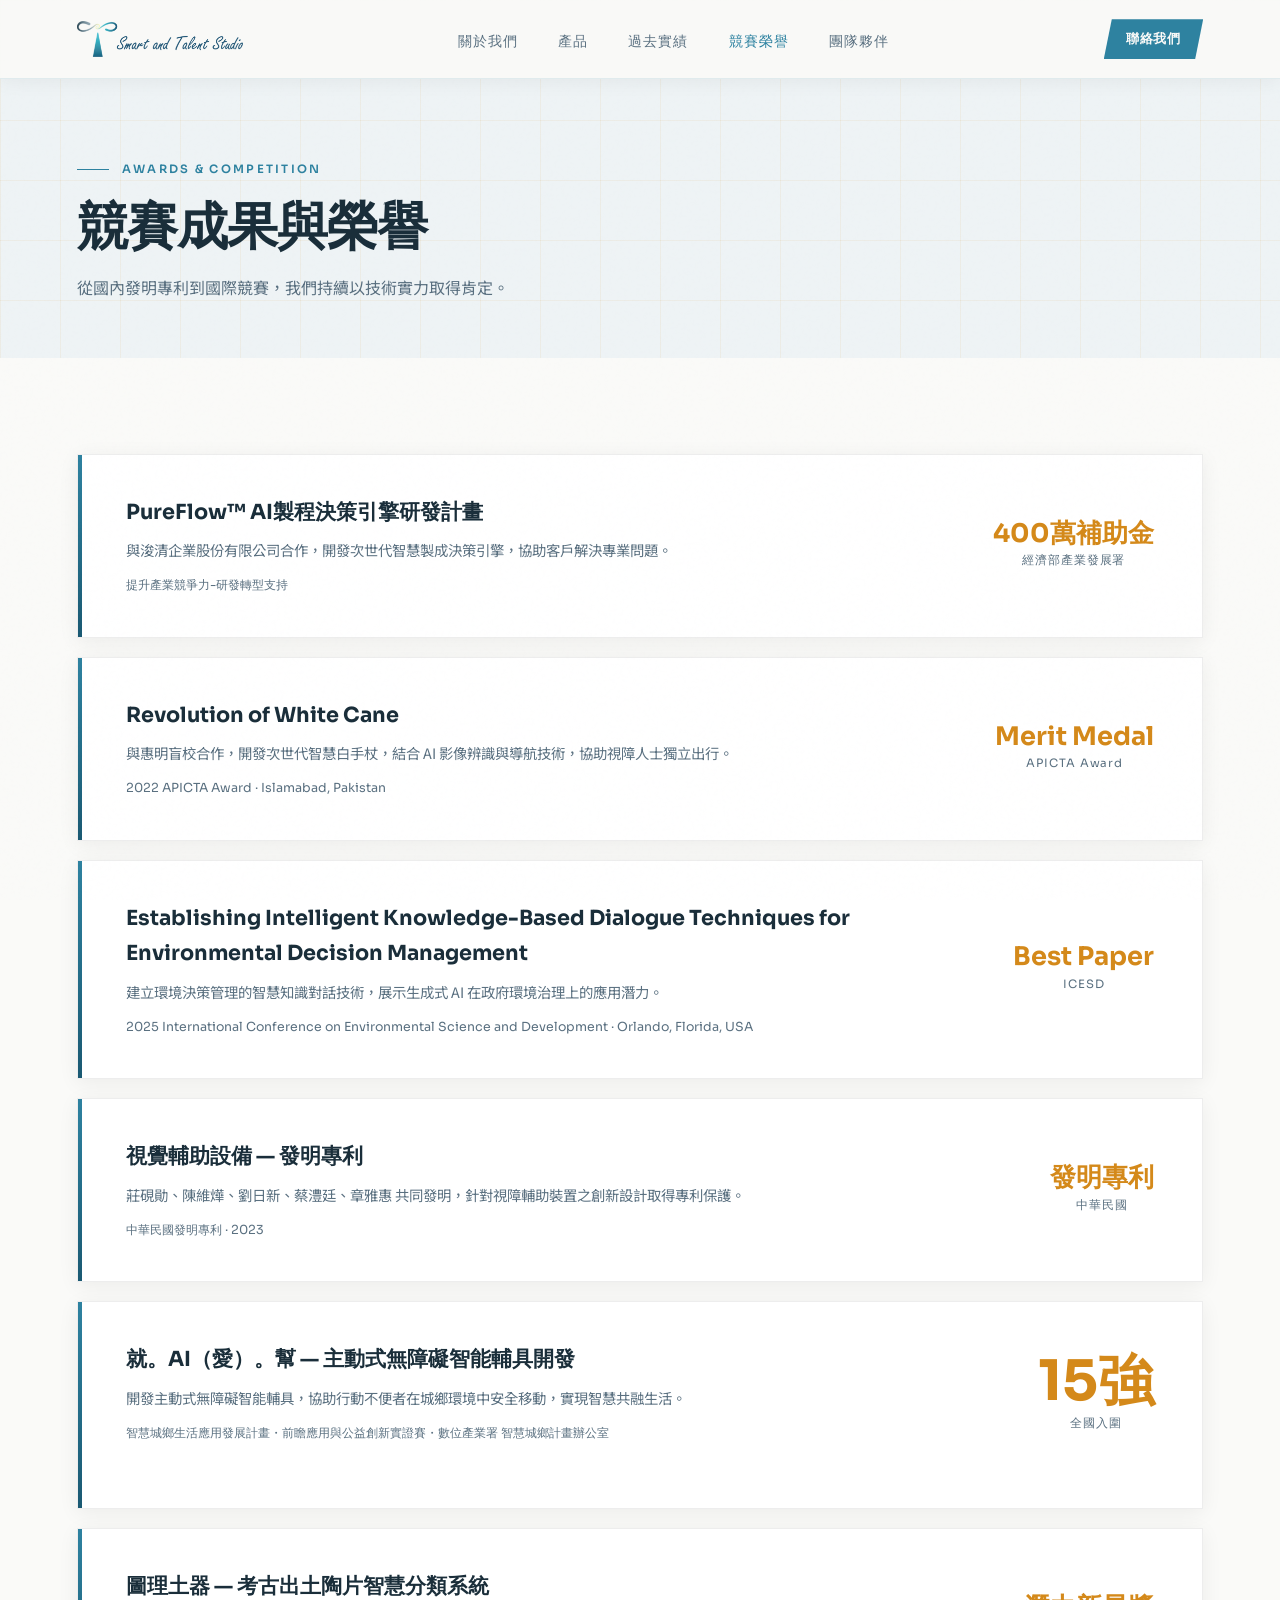
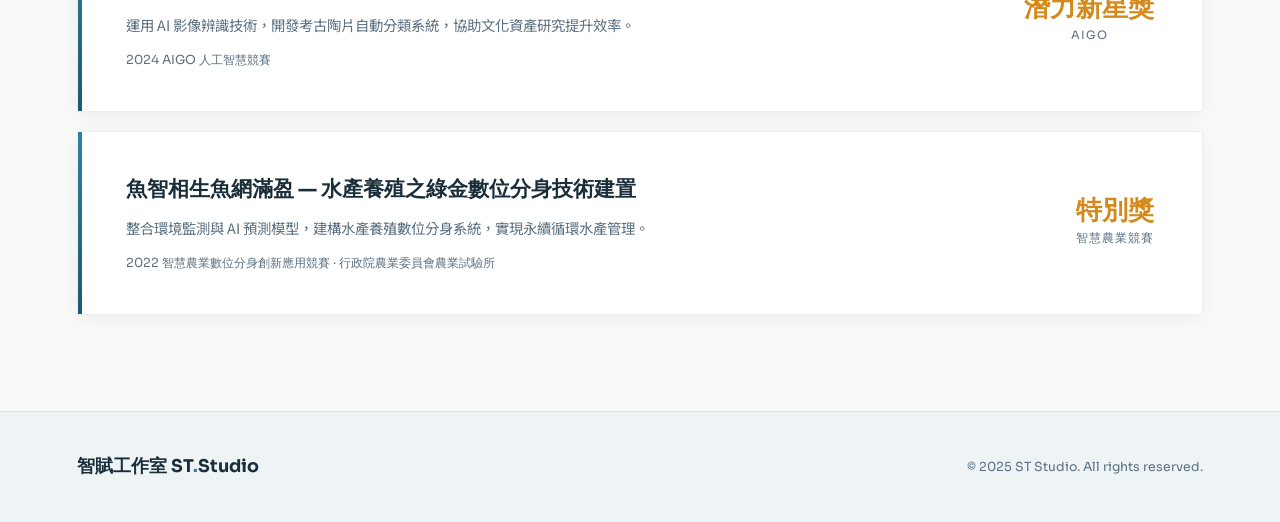
==== awards.html @ 23c6d78d "Update award descriptions and competition rank text" ====
<!DOCTYPE html>
<html lang="zh-TW">
<head>
<meta charset="UTF-8">
<meta name="viewport" content="width=device-width, initial-scale=1.0">
<title>競賽成果與榮譽 — 智賦工作室 ST Studio</title>
<link rel="icon" type="image/png" href="ST_logo_HR.png">
<link rel="apple-touch-icon" href="ST_logo_HR.png">
<meta name="description" content="智賦工作室競賽成果：APICTA Award、ICESD Best Paper、AIGO 競賽、發明專利等國內外榮譽。">
<meta name="robots" content="index, follow">
<link rel="canonical" href="https://www.sait-studio.com/awards.html">

<!-- Open Graph -->
<meta property="og:type" content="website">
<meta property="og:title" content="競賽成果與榮譽 — 智賦工作室 ST Studio">
<meta property="og:description" content="智賦工作室競賽成果：APICTA Award、ICESD Best Paper、AIGO 競賽、發明專利等國內外榮譽。">
<meta property="og:image" content="https://www.sait-studio.com/橫式LOGO.png">
<meta property="og:url" content="https://www.sait-studio.com/awards.html">
<meta property="og:locale" content="zh_TW">

<!-- Twitter Card -->
<meta name="twitter:card" content="summary_large_image">
<meta name="twitter:title" content="競賽成果與榮譽 — 智賦工作室 ST Studio">
<meta name="twitter:description" content="智賦工作室競賽成果：APICTA Award、ICESD Best Paper、AIGO 競賽、發明專利等國內外榮譽。">
<meta name="twitter:image" content="https://www.sait-studio.com/橫式LOGO.png">

<link rel="preconnect" href="https://fonts.googleapis.com">
<link href="https://fonts.googleapis.com/css2?family=Sora:wght@300;400;600;700&family=Noto+Sans+TC:wght@300;400;500;700&display=swap" rel="stylesheet">
<link rel="stylesheet" href="style.css?v=2">
</head>
<body>

<!-- NAVBAR -->
<nav>
  <div class="logo"><a href="index.html"><img src="橫式LOGO.png" alt="智賦工作室"></a></div>
  <ul class="nav-links">
    <li><a href="index.html#about">關於我們</a></li>
    <li><a href="index.html#products">產品</a></li>
    <li><a href="projects.html">過去實績</a></li>
    <li><a href="awards.html" class="active">競賽榮譽</a></li>
    <li><a href="team.html">團隊夥伴</a></li>
    <li class="nav-mobile-cta"><a href="index.html#contact" class="nav-cta-mobile">聯絡我們</a></li>
    <li class="nav-mobile-close"><a href="javascript:void(0)" onclick="toggleMenu()" class="nav-close-btn">✕ 關閉</a></li>
  </ul>
  <a href="index.html#contact" class="nav-cta">聯絡我們</a>
  <button class="hamburger" onclick="toggleMenu()">
    <span></span><span></span><span></span>
  </button>
</nav>

<!-- PAGE HEADER -->
<section class="page-header">
  <div class="hero-grid"></div>
  <div class="section-label">Awards & Competition</div>
  <h1 class="page-title">競賽成果與榮譽</h1>
  <p class="page-desc">從國內發明專利到國際競賽，我們持續以技術實力取得肯定。</p>
</section>

<!-- COMPETITION -->
<section id="competition">
  <div style="display:flex; flex-direction:column; gap:1.2rem;">

    <div class="competition-card reveal">
      <div>
        <div class="competition-name">PureFlow™ AI製程決策引擎研發計畫</div>
        <div class="competition-desc">與浚清企業股份有限公司合作，開發次世代智慧製成決策引擎，協助客戶解決專業問題。</div>
        <div class="competition-meta">提升產業競爭力-研發轉型支持</div>
      </div>
      <div class="competition-badge">
        <div class="competition-rank" style="font-size:1.6rem;">400萬補助金</div>
        <div class="competition-rank-label">經濟部產業發展署</div>
      </div>
    </div>
    
    <div class="competition-card reveal">
      <div>
        <div class="competition-name">Revolution of White Cane</div>
        <div class="competition-desc">與惠明盲校合作，開發次世代智慧白手杖，結合 AI 影像辨識與導航技術，協助視障人士獨立出行。</div>
        <div class="competition-meta">2022 APICTA Award · Islamabad, Pakistan</div>
      </div>
      <div class="competition-badge">
        <div class="competition-rank" style="font-size:1.6rem;">Merit Medal</div>
        <div class="competition-rank-label">APICTA Award</div>
      </div>
    </div>

    <div class="competition-card reveal">
      <div>
        <div class="competition-name">Establishing Intelligent Knowledge-Based Dialogue Techniques for Environmental Decision Management</div>
        <div class="competition-desc">建立環境決策管理的智慧知識對話技術，展示生成式 AI 在政府環境治理上的應用潛力。</div>
        <div class="competition-meta">2025 International Conference on Environmental Science and Development · Orlando, Florida, USA</div>
      </div>
      <div class="competition-badge">
        <div class="competition-rank" style="font-size:1.6rem;">Best Paper</div>
        <div class="competition-rank-label">ICESD</div>
      </div>
    </div>

    <div class="competition-card reveal">
      <div>
        <div class="competition-name">視覺輔助設備 — 發明專利</div>
        <div class="competition-desc">莊硯勛、陳維燁、劉日新、蔡澧廷、章雅惠 共同發明，針對視障輔助裝置之創新設計取得專利保護。</div>
        <div class="competition-meta">中華民國發明專利 · 2023</div>
      </div>
      <div class="competition-badge">
        <div class="competition-rank" style="font-size:1.6rem;">發明專利</div>
        <div class="competition-rank-label">中華民國</div>
      </div>
    </div>

    <div class="competition-card reveal">
      <div style="grid-column:1/-1;">
        <div style="display:grid;grid-template-columns:1fr auto;gap:2rem;align-items:center;margin-bottom:1.5rem;">
          <div>
            <div class="competition-name">就。AI（愛）。幫 — 主動式無障礙智能輔具開發</div>
            <div class="competition-desc">開發主動式無障礙智能輔具，協助行動不便者在城鄉環境中安全移動，實現智慧共融生活。</div>
            <div class="competition-meta">智慧城鄉生活應用發展計畫・前瞻應用與公益創新實證賽・數位產業署 智慧城鄉計畫辦公室</div>
          </div>
          <div class="competition-badge">
            <div class="competition-rank">15強</div>
            <div class="competition-rank-label">全國入圍</div>
          </div>
        </div>
      </div>
    </div>

    <div class="competition-card reveal">
      <div>
        <div class="competition-name">圖理土器 — 考古出土陶片智慧分類系統</div>
        <div class="competition-desc">運用 AI 影像辨識技術，開發考古陶片自動分類系統，協助文化資產研究提升效率。</div>
        <div class="competition-meta">2024 AIGO 人工智慧競賽</div>
      </div>
      <div class="competition-badge">
        <div class="competition-rank" style="font-size:1.6rem;">潛力新星獎</div>
        <div class="competition-rank-label">AIGO</div>
      </div>
    </div>

    <div class="competition-card reveal">
      <div>
        <div class="competition-name">魚智相生魚網滿盈 — 水產養殖之綠金數位分身技術建置</div>
        <div class="competition-desc">整合環境監測與 AI 預測模型，建構水產養殖數位分身系統，實現永續循環水產管理。</div>
        <div class="competition-meta">2022 智慧農業數位分身創新應用競賽 · 行政院農業委員會農業試驗所</div>
      </div>
      <div class="competition-badge">
        <div class="competition-rank" style="font-size:1.6rem;">特別獎</div>
        <div class="competition-rank-label">智慧農業競賽</div>
      </div>
    </div>

  </div>
</section>

<!-- FOOTER -->
<footer>
  <div class="footer-logo">智賦工作室 ST<span>.</span>Studio</div>
  <div class="footer-copy">© 2025 ST Studio. All rights reserved.</div>
</footer>

<script>
  // Scroll reveal
  const observer = new IntersectionObserver((entries) => {
    entries.forEach((e, i) => {
      if (e.isIntersecting) {
        setTimeout(() => e.target.classList.add('visible'), i * 80);
      }
    });
  }, { threshold: 0.1 });
  document.querySelectorAll('.reveal').forEach(el => observer.observe(el));

  // Navbar scroll effect
  window.addEventListener('scroll', () => {
    const nav = document.querySelector('nav');
    nav.style.borderBottomColor = window.scrollY > 50
      ? 'rgba(46,130,160,0.25)'
      : 'rgba(46,130,160,0.12)';
  });
  
  // Hamburger menu
  function toggleMenu() {
    document.querySelector('.nav-links').classList.toggle('open');
    document.querySelector('.hamburger').classList.toggle('open');
    document.querySelector('nav').classList.toggle('menu-open');
  }
  document.querySelectorAll('.nav-links a').forEach(a => {
    a.addEventListener('click', () => {
      document.querySelector('.nav-links').classList.remove('open');
      document.querySelector('.hamburger').classList.remove('open');
      document.querySelector('nav').classList.remove('menu-open');
    });
  });
</script>
</body>
</html>
---- style.css ----
/* ══════════════════════════════════════
   智賦工作室 ST Studio — 共用樣式
   ══════════════════════════════════════ */

:root {
  --bg: #FAFAF8;
  --bg2: #EEF3F5;
  --card: #FFFFFF;
  --amber: #2E82A0;
  --amber-light: #3D97B8;
  --amber-glow: rgba(46,130,160,0.10);
  --teal: #1A5972;
  --text: #1A2E3A;
  --muted: #5A7080;
  --border: rgba(46,130,160,0.25);
}

* { margin:0; padding:0; box-sizing:border-box; }
html { scroll-behavior: smooth; }

body {
  background: var(--bg);
  color: var(--text);
  font-family: 'Noto Sans TC', 'Sora', sans-serif;
  line-height: 1.7;
  overflow-x: hidden;
}

/* ── NOISE TEXTURE OVERLAY ── */
body::before {
  content: '';
  position: fixed;
  inset: 0;
  background-image: url("data:image/svg+xml,%3Csvg viewBox='0 0 256 256' xmlns='http://www.w3.org/2000/svg'%3E%3Cfilter id='n'%3E%3CfeTurbulence type='fractalNoise' baseFrequency='0.9' numOctaves='4' stitchTiles='stitch'/%3E%3C/filter%3E%3Crect width='100%25' height='100%25' filter='url(%23n)' opacity='0.04'/%3E%3C/svg%3E");
  pointer-events: none;
  z-index: 1;
  opacity: 0.15;
}

/* ── NAVBAR ── */
nav {
  position: fixed;
  top: 0; left: 0; right: 0;
  z-index: 100;
  padding: 1.2rem 6%;
  display: flex;
  justify-content: space-between;
  align-items: center;
  background: rgba(250,250,248,0.90);
  backdrop-filter: blur(16px);
  border-bottom: 1px solid var(--border);
  box-shadow: 0 1px 20px rgba(0,0,0,0.06);
  transition: all 0.3s;
}

.logo a { display: block; line-height: 0; }
.logo img {
  height: 36px;
  width: auto;
  display: block;
}

.nav-links { display: flex; gap: 2.5rem; list-style: none; }
.nav-mobile-cta { display: none; }
.nav-mobile-close { display: none; }
.nav-links a {
  font-family: 'Sora', sans-serif;
  font-size: 0.85rem;
  font-weight: 400;
  letter-spacing: 0.08em;
  color: var(--muted);
  text-decoration: none;
  text-transform: uppercase;
  transition: color 0.2s;
}
.nav-links a:hover,
.nav-links a.active { color: var(--amber); }

.nav-cta {
  font-family: 'Sora', sans-serif;
  font-size: 0.82rem;
  font-weight: 600;
  letter-spacing: 0.05em;
  text-transform: uppercase;
  color: var(--bg);
  background: var(--amber);
  padding: 0.55rem 1.4rem;
  border: none;
  cursor: pointer;
  text-decoration: none;
  transition: background 0.2s, transform 0.15s;
  clip-path: polygon(8px 0%, 100% 0%, calc(100% - 8px) 100%, 0% 100%);
}
.nav-cta:hover { background: var(--amber-light); transform: translateY(-1px); }

/* ── HERO ── */
#hero {
  min-height: 100vh;
  display: flex;
  align-items: center;
  justify-content: space-between;
  gap: 3rem;
  padding: 8rem 6% 4rem;
  position: relative;
  overflow: hidden;
}
.hero-content { position: relative; max-width: 700px; flex-shrink: 0; }

.hero-grid {
  position: absolute;
  inset: 0;
  background-image:
    linear-gradient(rgba(212,137,26,0.07) 1px, transparent 1px),
    linear-gradient(90deg, rgba(212,137,26,0.07) 1px, transparent 1px);
  background-size: 60px 60px;
}

.hero-glow {
  position: absolute;
  width: 700px; height: 700px;
  border-radius: 50%;
  background: radial-gradient(circle, rgba(212,137,26,0.10) 0%, transparent 70%);
  top: -200px; right: -150px;
  pointer-events: none;
}
.hero-glow2 {
  position: absolute;
  width: 400px; height: 400px;
  border-radius: 50%;
  background: radial-gradient(circle, rgba(26,143,135,0.08) 0%, transparent 70%);
  bottom: 0; left: 10%;
  pointer-events: none;
}

.hero-badge {
  display: inline-flex;
  align-items: center;
  gap: 0.5rem;
  font-family: 'Sora', sans-serif;
  font-size: 0.75rem;
  font-weight: 600;
  letter-spacing: 0.12em;
  text-transform: uppercase;
  color: var(--amber);
  border: 1px solid var(--border);
  padding: 0.4rem 1rem;
  margin-bottom: 2rem;
  background: var(--amber-glow);
  opacity: 0;
  animation: fadeUp 0.8s ease 0.2s forwards;
}
.hero-badge::before {
  content: '';
  width: 6px; height: 6px;
  border-radius: 50%;
  background: var(--amber);
  animation: pulse 2s infinite;
}

@keyframes pulse {
  0%,100% { opacity:1; transform:scale(1); }
  50% { opacity:0.4; transform:scale(1.5); }
}

h1 {
  font-family: 'Sora', sans-serif;
  font-size: clamp(2.8rem, 6vw, 5rem);
  font-weight: 700;
  line-height: 1.1;
  letter-spacing: -0.02em;
  margin-bottom: 1.5rem;
  opacity: 0;
  animation: fadeUp 0.8s ease 0.4s forwards;
}
h1 em { font-style: normal; color: var(--amber); }
h1 .line2 { color: var(--muted); font-weight: 300; }
h1 .h1-brand {
  display: block;
  font-family: 'Noto Sans TC', sans-serif;
  font-size: clamp(1rem, 1.4vw, 1.25rem);
  font-weight: 500;
  color: var(--muted);
  letter-spacing: 0.05em;
  margin-bottom: 0.9rem;
  opacity: 0.9;
}

.hero-desc {
  font-size: 1.05rem;
  color: var(--muted);
  line-height: 1.8;
  max-width: 520px;
  margin-bottom: 2.5rem;
  opacity: 0;
  animation: fadeUp 0.8s ease 0.6s forwards;
}

.hero-actions {
  display: flex;
  gap: 1rem;
  flex-wrap: wrap;
  opacity: 0;
  animation: fadeUp 0.8s ease 0.8s forwards;
}

.btn-primary {
  font-family: 'Sora', sans-serif;
  font-size: 0.9rem;
  font-weight: 600;
  letter-spacing: 0.05em;
  color: var(--bg);
  background: var(--amber);
  padding: 0.85rem 2rem;
  border: none;
  cursor: pointer;
  text-decoration: none;
  display: inline-flex;
  align-items: center;
  gap: 0.5rem;
  clip-path: polygon(10px 0%, 100% 0%, calc(100% - 10px) 100%, 0% 100%);
  transition: background 0.2s, transform 0.15s;
}
.btn-primary:hover { background: var(--amber-light); transform: translateY(-2px); }

.btn-outline {
  font-family: 'Sora', sans-serif;
  font-size: 0.9rem;
  font-weight: 400;
  color: var(--text);
  padding: 0.85rem 2rem;
  border: 1px solid var(--border);
  background: transparent;
  cursor: pointer;
  text-decoration: none;
  display: inline-flex;
  align-items: center;
  gap: 0.5rem;
  transition: border-color 0.2s, color 0.2s;
}
.btn-outline:hover { border-color: var(--amber); color: var(--amber); }

.hero-stats {
  position: relative;
  display: flex;
  flex-direction: row;
  gap: 1rem;
  align-items: center;
  opacity: 0;
  animation: fadeIn 1s ease 1.2s forwards;
}

.stat-card {
  background: var(--card);
  border: 1px solid rgba(0,0,0,0.07);
  padding: 2rem 2.5rem;
  text-align: center;
  min-width: 180px;
  position: relative;
  overflow: hidden;
  box-shadow: 0 4px 16px rgba(0,0,0,0.07);
}
.stat-card::after {
  content: '';
  position: absolute;
  top: 0; right: 0;
  width: 3px; height: 100%;
  background: var(--amber);
}
.stat-number {
  font-family: 'Sora', sans-serif;
  font-size: 3rem;
  font-weight: 700;
  color: var(--amber);
  line-height: 1;
}
.stat-label {
  font-size: 0.85rem;
  color: var(--muted);
  margin-top: 0.4rem;
  letter-spacing: 0.05em;
}

@keyframes fadeUp {
  from { opacity:0; transform: translateY(24px); }
  to { opacity:1; transform: translateY(0); }
}
@keyframes fadeIn {
  from { opacity:0; }
  to { opacity:1; }
}

/* ── SECTION BASE ── */
section { padding: 6rem 6%; }
.section-label {
  font-family: 'Sora', sans-serif;
  font-size: 0.72rem;
  font-weight: 600;
  letter-spacing: 0.2em;
  text-transform: uppercase;
  color: var(--amber);
  display: flex;
  align-items: center;
  gap: 0.8rem;
  margin-bottom: 1rem;
}
.section-label::before {
  content: '';
  width: 2rem;
  height: 1px;
  background: var(--amber);
}

.section-title {
  font-family: 'Sora', sans-serif;
  font-size: clamp(1.8rem, 3.5vw, 2.8rem);
  font-weight: 700;
  letter-spacing: -0.02em;
  margin-bottom: 1.5rem;
  line-height: 1.2;
}

/* ── PAGE HEADER (sub-pages) ── */
.page-header {
  padding: 10rem 6% 3.5rem;
  background: var(--bg2);
  position: relative;
  overflow: hidden;
}
.page-header .hero-grid {
  position: absolute;
  inset: 0;
}
.page-title {
  font-family: 'Sora', sans-serif;
  font-size: clamp(2rem, 4vw, 3.2rem);
  font-weight: 700;
  letter-spacing: -0.02em;
  line-height: 1.2;
  margin-bottom: 1rem;
  position: relative;
}
.page-desc {
  color: var(--muted);
  font-size: 1rem;
  line-height: 1.8;
  max-width: 560px;
  position: relative;
}

/* ── ABOUT ── */
#about { background: var(--bg2); }
.about-grid {
  display: grid;
  grid-template-columns: 1fr 1fr;
  gap: 4rem;
  align-items: center;
  margin-top: 3rem;
}
.about-text p {
  color: var(--muted);
  font-size: 1.15rem;
  line-height: 2;
  margin-bottom: 1.4rem;
}
.about-visual {
  position: relative;
  height: 380px;
}
.about-box {
  position: absolute;
  background: var(--card);
  border: 1px solid rgba(0,0,0,0.07);
  padding: 1.8rem;
  box-shadow: 0 4px 20px rgba(0,0,0,0.07);
  overflow: hidden;
}
.about-box:nth-child(1) {
  top:0; left:0; right:60px; bottom:60px;
}
.about-box:nth-child(1)::before {
  content: '';
  position: absolute;
  top: 0; left: 0; right: 0;
  height: 3px;
  background: linear-gradient(90deg, var(--amber), var(--teal));
}
.about-box:nth-child(2) {
  bottom:0; right:0; width:200px; height:180px;
  border-color: var(--amber);
  display: flex; flex-direction:column; justify-content:center; align-items:center; text-align:center;
}
.about-box-title {
  font-family: 'Sora', sans-serif;
  font-size: 1rem;
  font-weight: 700;
  letter-spacing: 0.05em;
  color: var(--amber);
  margin-bottom: 1.2rem;
}
.about-box-content {
  font-size: 0.88rem;
  color: var(--text);
  line-height: 1.6;
  display: flex;
  flex-direction: column;
  gap: 0.55rem;
}
.about-tech-item {
  display: flex;
  align-items: center;
  gap: 0.6rem;
  font-size: 0.86rem;
  color: var(--text);
}
.about-tech-item::before {
  content: '';
  width: 6px; height: 6px;
  min-width: 6px;
  border-radius: 50%;
  background: linear-gradient(135deg, var(--amber), var(--teal));
}
.about-box-big-num {
  font-family: 'Sora', sans-serif;
  font-size: 3rem;
  font-weight: 700;
  color: var(--amber);
  line-height: 1;
}

/* ── PRODUCTS ── */
#products { background: var(--bg); }
.products-layout {
  display: grid;
  grid-template-columns: 1fr 1fr;
  gap: 3rem;
  margin-top: 3rem;
  align-items: start;
}
.products-grid {
  display: grid;
  grid-template-columns: repeat(2, 1fr);
  gap: 1.2rem;
}
.products-marquee-wrap {
  position: relative;
  height: 560px;
  overflow: hidden;
  border-radius: 8px;
  clip-path: inset(0 round 8px);
}
.products-marquee-wrap::before,
.products-marquee-wrap::after {
  content: '';
  position: absolute;
  left: 0; right: 0;
  height: 80px;
  z-index: 2;
  pointer-events: none;
}
.products-marquee-wrap::before {
  top: 0;
  background: linear-gradient(to bottom, var(--bg) 10%, transparent);
}
.products-marquee-wrap::after {
  bottom: 0;
  background: linear-gradient(to top, var(--bg) 10%, transparent);
}
.products-marquee-track {
  display: flex;
  flex-direction: column;
  gap: 1rem;
  animation: productsMarquee 20s linear infinite;
}
.products-marquee-track:hover { animation-play-state: paused; }
@keyframes productsMarquee {
  0%   { transform: translateY(0); }
  100% { transform: translateY(-50%); }
}
.products-marquee-slide {
  flex-shrink: 0;
  position: relative;
}
.products-marquee-slide-label {
  font-family: 'Sora', sans-serif;
  font-size: 0.82rem;
  font-weight: 600;
  letter-spacing: 0.04em;
  position: absolute;
  bottom: 0.7rem;
  left: 0.8rem;
  color: #fff;
  background: rgba(0,0,0,0.45);
  backdrop-filter: blur(4px);
  padding: 0.2rem 0.6rem;
  border-radius: 4px;
  z-index: 3;
}
.products-marquee-slide img {
  width: 100%;
  aspect-ratio: 16/9;
  object-fit: cover;
  border-radius: 6px;
  border: 1px solid rgba(0,0,0,0.07);
  box-shadow: 0 2px 16px rgba(0,0,0,0.08);
  display: block;
  cursor: zoom-in;
  transition: transform 0.2s, box-shadow 0.2s;
}
.products-marquee-slide img:hover {
  transform: scale(1.02);
  box-shadow: 0 6px 24px rgba(0,0,0,0.15);
}

.product-card {
  background: var(--card);
  border: 1px solid rgba(0,0,0,0.07);
  padding: 2.5rem 2rem;
  position: relative;
  overflow: hidden;
  transition: opacity 0.3s, transform 0.3s, border-color 0.3s, box-shadow 0.3s;
  cursor: pointer;
  box-shadow: 0 2px 12px rgba(0,0,0,0.05);
}
.product-card:hover {
  transform: translateY(-6px);
  border-color: var(--border);
  box-shadow: 0 12px 32px rgba(0,0,0,0.10);
}
.product-card::before {
  content: '';
  position: absolute;
  top: 0; left: 0; right: 0;
  height: 3px;
  background: linear-gradient(90deg, var(--amber), var(--teal));
  opacity: 0;
  transition: opacity 0.3s;
}
.product-card:hover::before { opacity: 1; }

.product-icon {
  width: 52px; height: 52px;
  background: var(--amber-glow);
  border: 1px solid var(--border);
  display: flex;
  align-items: center;
  justify-content: center;
  margin-bottom: 1.5rem;
  font-size: 1.5rem;
}
.product-name {
  font-family: 'Sora', sans-serif;
  font-size: 1.8rem;
  font-weight: 600;
  margin-bottom: 0.8rem;
  color: var(--text);
}
.product-desc {
  font-size: 0.88rem;
  color: var(--muted);
  line-height: 1.7;
}
.product-tag {
  display: inline-block;
  font-family: 'Sora', sans-serif;
  font-size: 0.85rem;
  font-weight: 600;
  letter-spacing: 0.1em;
  text-transform: uppercase;
  color: var(--amber);
  border: 1px solid var(--border);
  padding: 0.25rem 0.6rem;
  margin-top: 1.2rem;
  background: var(--amber-glow);
}

/* Compact card style inside products-grid */
.products-grid .product-card {
  padding: 1.4rem 1.2rem;
}
.products-grid .product-icon {
  width: 38px; height: 38px;
  font-size: 1.1rem;
  margin-bottom: 0.8rem;
}
.products-grid .product-name {
  font-size: 1.4rem;
  margin-bottom: 0.5rem;
}
.products-grid .product-desc {
  display: none;
}
.products-grid .product-tag {
  margin-top: 0.5rem;
  font-size: 1rem;
  padding: 0.35rem 0.8rem;
}

/* Product interactive selection */
.products-grid.has-selection .product-card {
  opacity: 0.35;
  transform: scale(0.97);
  pointer-events: none;
}
.products-grid.has-selection .product-card.selected {
  opacity: 1;
  transform: translateY(-6px);
  border-color: var(--amber);
  box-shadow: 0 12px 32px rgba(46,130,160,0.22);
  pointer-events: auto;
}
.products-grid.has-selection .product-card.selected::before { opacity: 1; }

/* Product detail panel */
.products-right-col { position: relative; }
.product-detail-panel {
  display: none;
  flex-direction: column;
  height: 560px;
  border-radius: 8px;
  overflow: hidden;
  background: var(--card);
  border: 1px solid rgba(0,0,0,0.07);
  box-shadow: 0 4px 20px rgba(0,0,0,0.08);
  position: relative;
}
.product-detail-panel.active { display: flex; }
.product-detail-panel > img {
  width: 100%;
  flex: 1;
  object-fit: cover;
  min-height: 0;
  cursor: zoom-in;
  display: block;
}
.product-detail-info {
  padding: 1.2rem 1.5rem 1.4rem;
  background: var(--card);
  border-top: 1px solid rgba(0,0,0,0.06);
}
.product-detail-name {
  font-family: 'Sora', sans-serif;
  font-size: 1rem;
  font-weight: 700;
  color: var(--text);
  margin-bottom: 0.3rem;
}
.product-detail-desc {
  font-size: 0.85rem;
  color: var(--muted);
  line-height: 1.7;
}
.product-detail-back {
  position: absolute;
  top: 0.8rem; right: 0.8rem;
  z-index: 5;
  background: rgba(0,0,0,0.5);
  backdrop-filter: blur(4px);
  color: #fff;
  border: none;
  padding: 0.3rem 0.8rem;
  font-family: 'Sora', sans-serif;
  font-size: 0.75rem;
  cursor: pointer;
  border-radius: 4px;
  transition: background 0.2s;
}
.product-detail-back:hover { background: rgba(0,0,0,0.75); }

/* ── EXPERIENCE ── */
#experience { background: var(--bg); }
.exp-list { margin-top: 3rem; display: flex; flex-direction: column; gap: 0; }
.exp-item {
  display: grid;
  grid-template-columns: minmax(min-content, 220px) 1fr;
  gap: 2rem;
  padding: 1.8rem 0;
  border-bottom: 1px solid rgba(0,0,0,0.07);
  align-items: start;
  transition: background 0.2s;
}
.exp-item:hover { background: rgba(240,165,0,0.03); }
.exp-org {
  font-family: 'Sora', sans-serif;
  font-size: 0.95rem;
  font-weight: 600;
  letter-spacing: 0.05em;
  color: var(--amber);
  padding-top: 0.2rem;
  line-height: 1.5;
}
.exp-title {
  font-size: 1.1rem;
  color: var(--text);
  margin-bottom: 0.3rem;
  line-height: 1.6;
}
.exp-year {
  font-family: 'Sora', sans-serif;
  font-size: 0.85rem;
  color: var(--muted);
  letter-spacing: 0.05em;
}

/* ── TEAM ── */
#team { background: var(--bg); }

/* Grid layout for multiple members */
.team-grid {
  display: grid;
  grid-template-columns: repeat(3, 1fr);
  gap: 1.5rem;
  margin-top: 3rem;
}

/* Detailed profile layout (single member) */
.member-profile {
  display: grid;
  grid-template-columns: 280px 1fr;
  gap: 3rem;
  margin-top: 3rem;
  background: var(--card);
  border: 1px solid rgba(0,0,0,0.07);
  box-shadow: 0 4px 20px rgba(0,0,0,0.06);
  padding: 3rem;
  position: relative;
  overflow: hidden;
}
.member-profile::before {
  content: '';
  position: absolute;
  top: 0; left: 0; right: 0;
  height: 3px;
  background: linear-gradient(90deg, var(--amber), var(--teal));
}
.member-sidebar {
  display: flex;
  flex-direction: column;
  align-items: center;
  text-align: center;
  gap: 0.5rem;
}
.member-sidebar .member-avatar {
  width: 100px; height: 100px;
  font-size: 2.8rem;
  margin-bottom: 0.8rem;
}
.member-sidebar .member-name {
  font-size: 1.3rem;
}
.member-sidebar .member-title {
  margin-bottom: 1.2rem;
}
.member-main { display: flex; flex-direction: column; gap: 2rem; }
.member-section-label {
  font-family: 'Sora', sans-serif;
  font-size: 0.72rem;
  font-weight: 600;
  letter-spacing: 0.15em;
  text-transform: uppercase;
  color: var(--amber);
  margin-bottom: 0.6rem;
  display: flex;
  align-items: center;
  gap: 0.5rem;
}
.member-section-label::before {
  content: '';
  width: 1.2rem;
  height: 1px;
  background: var(--amber);
}

/* Member card (for grid layout) */
.member-card {
  background: var(--card);
  border: 1px solid rgba(0,0,0,0.07);
  padding: 2rem 1.8rem;
  box-shadow: 0 2px 12px rgba(0,0,0,0.05);
  transition: transform 0.3s, box-shadow 0.3s;
}
.member-card:hover { transform: translateY(-4px); box-shadow: 0 8px 24px rgba(0,0,0,0.09); }

.member-avatar {
  width: 56px; height: 56px;
  background: var(--amber-glow);
  border: 2px solid var(--border);
  border-radius: 50%;
  display: flex; align-items: center; justify-content: center;
  font-size: 1.4rem;
  margin-bottom: 1.2rem;
}
.member-name {
  font-family: 'Sora', sans-serif;
  font-size: 1rem;
  font-weight: 700;
  color: var(--text);
  margin-bottom: 0.2rem;
}
.member-title {
  font-size: 0.78rem;
  color: var(--amber);
  font-family: 'Sora', sans-serif;
  font-weight: 600;
  margin-bottom: 0.8rem;
}
.member-bio {
  font-size: 0.88rem;
  color: var(--muted);
  line-height: 1.8;
}
.member-skills {
  display: flex;
  flex-wrap: wrap;
  gap: 0.4rem;
  margin-top: 0.8rem;
}
.skill-tag {
  font-family: 'Sora', sans-serif;
  font-size: 0.62rem;
  font-weight: 600;
  letter-spacing: 0.06em;
  color: var(--teal);
  border: 1px solid rgba(26,143,135,0.3);
  padding: 0.2rem 0.5rem;
  background: rgba(26,143,135,0.05);
}

/* Experience timeline */
.member-exp-list {
  display: flex;
  flex-direction: column;
  gap: 0;
}
.member-exp-item {
  display: grid;
  grid-template-columns: 100px 1fr;
  gap: 1rem;
  padding: 0.8rem 0;
  border-bottom: 1px solid rgba(0,0,0,0.05);
  align-items: start;
}
.member-exp-item:last-child { border-bottom: none; }
.member-exp-year {
  font-family: 'Sora', sans-serif;
  font-size: 0.7rem;
  font-weight: 600;
  color: var(--amber);
  padding-top: 0.15rem;
}
.member-exp-text {
  font-size: 0.82rem;
  color: var(--text);
  line-height: 1.5;
}
.member-exp-org {
  font-size: 0.72rem;
  color: var(--muted);
  margin-top: 0.15rem;
}

/* Stats row for publications etc. */
.member-stats {
  display: flex;
  gap: 1.5rem;
  flex-wrap: wrap;
}
.member-stat {
  text-align: center;
  padding: 1rem 1.5rem;
  background: var(--bg2);
  border: 1px solid rgba(0,0,0,0.05);
}
.member-stat-num {
  font-family: 'Sora', sans-serif;
  font-size: 1.8rem;
  font-weight: 700;
  color: var(--amber);
  line-height: 1;
}
.member-stat-label {
  font-size: 0.7rem;
  color: var(--muted);
  margin-top: 0.3rem;
  letter-spacing: 0.03em;
}

/* Member expand panel */
.member-expand {
  display: none;
  margin-top: 2rem;
}
.member-expand.open {
  display: block;
  animation: fadeUp 0.4s ease;
}
.member-expand .member-profile {
  margin-top: 0;
}
.member-card.active {
  border-color: var(--amber);
  box-shadow: 0 8px 24px rgba(46,130,160,0.18);
}
.member-card.active::after {
  content: '';
  position: absolute;
  bottom: -2rem;
  left: 50%;
  transform: translateX(-50%);
  border: 8px solid transparent;
  border-top-color: var(--amber);
}
.member-card {
  position: relative;
  cursor: pointer;
}
.member-close {
  position: absolute;
  top: 1rem; right: 1.2rem;
  background: rgba(0,0,0,0.06);
  border: 1px solid rgba(0,0,0,0.08);
  color: var(--muted);
  padding: 0.3rem 0.8rem;
  font-family: 'Sora', sans-serif;
  font-size: 0.72rem;
  cursor: pointer;
  border-radius: 4px;
  transition: background 0.2s, color 0.2s;
}
.member-close:hover { background: rgba(0,0,0,0.1); color: var(--text); }

/* ── COMPETITION ── */
#competition { background: var(--bg); }
.competition-card {
  margin-top: 0;
  background: var(--card);
  border: 1px solid rgba(0,0,0,0.07);
  padding: 2.5rem 3rem;
  display: grid;
  grid-template-columns: 1fr auto;
  align-items: center;
  gap: 2rem;
  box-shadow: 0 4px 20px rgba(0,0,0,0.06);
  position: relative;
  overflow: hidden;
}
.competition-card::before {
  content: '';
  position: absolute;
  left: 0; top: 0; bottom: 0;
  width: 4px;
  background: linear-gradient(180deg, var(--amber), var(--teal));
}
.competition-name {
  font-family: 'Sora', sans-serif;
  font-size: 1.3rem;
  font-weight: 700;
  color: var(--text);
  margin-bottom: 0.5rem;
}
.competition-desc {
  font-size: 0.9rem;
  color: var(--muted);
  line-height: 1.7;
  margin-bottom: 0.8rem;
}
.competition-meta {
  font-size: 0.78rem;
  color: var(--muted);
  font-family: 'Sora', sans-serif;
}
.competition-badge {
  text-align: center;
  flex-shrink: 0;
}
.competition-rank {
  font-family: 'Sora', sans-serif;
  font-size: 3.5rem;
  font-weight: 700;
  color: #D4891A;
  line-height: 1;
}
.competition-rank-label {
  font-size: 0.72rem;
  color: var(--muted);
  font-family: 'Sora', sans-serif;
  letter-spacing: 0.08em;
  margin-top: 0.3rem;
}

/* ── CLIENTS & PARTNERS ── */
#clients  { background: var(--card); }
#partners { background: var(--bg); }
.partners-strip {
  margin-top: 3rem;
  display: grid;
  grid-template-columns: repeat(4, 1fr);
  gap: 1.5rem;
}
.partner-box {
  background: var(--card);
  border: 1px solid rgba(0,0,0,0.07);
  height: 90px;
  display: flex;
  align-items: center;
  justify-content: center;
  padding: 1rem;
  transition: border-color 0.3s, box-shadow 0.3s;
  box-shadow: 0 2px 8px rgba(0,0,0,0.04);
}
.partner-box:hover { border-color: var(--border); box-shadow: 0 4px 16px rgba(0,0,0,0.08); }
.partner-box img {
  max-width: 100%;
  max-height: 55px;
  object-fit: contain;
  transition: filter 0.3s;
}
.partner-box:hover img { filter: brightness(1.05); }

/* ── CONTACT ── */
#contact { background: var(--bg2); }
.contact-grid {
  display: grid;
  grid-template-columns: 1fr 1fr;
  gap: 4rem;
  margin-top: 3rem;
  align-items: start;
}
.contact-info p {
  color: var(--muted);
  font-size: 0.95rem;
  line-height: 1.8;
  margin-bottom: 2rem;
}
.contact-detail {
  display: flex;
  align-items: flex-start;
  gap: 1rem;
  margin-bottom: 1.2rem;
}
.contact-icon {
  width: 38px; height: 38px;
  background: var(--amber-glow);
  border: 1px solid var(--border);
  display: flex;
  align-items: center;
  justify-content: center;
  font-size: 1rem;
  flex-shrink: 0;
}
.contact-detail-text { font-size: 0.88rem; color: var(--text); line-height: 1.5; }
.contact-detail-label { font-size: 0.72rem; color: var(--muted); margin-bottom: 0.1rem; font-family: 'Sora', sans-serif; letter-spacing: 0.05em; }

.contact-form { display: flex; flex-direction: column; gap: 1rem; }
.form-group { display: flex; flex-direction: column; gap: 0.4rem; }
.form-group label {
  font-family: 'Sora', sans-serif;
  font-size: 0.72rem;
  font-weight: 600;
  letter-spacing: 0.1em;
  text-transform: uppercase;
  color: var(--muted);
}
.form-group input,
.form-group textarea {
  background: var(--bg);
  border: 1px solid rgba(0,0,0,0.12);
  color: var(--text);
  padding: 0.8rem 1rem;
  font-family: 'Noto Sans TC', sans-serif;
  font-size: 0.9rem;
  outline: none;
  transition: border-color 0.2s;
  resize: vertical;
}
.form-group input:focus,
.form-group textarea:focus { border-color: var(--amber); }
.form-group textarea { min-height: 120px; }

/* ── LIGHTBOX ── */
.lightbox {
  display: none;
  position: fixed;
  inset: 0;
  background: rgba(0,0,0,0.92);
  z-index: 9998;
  align-items: center;
  justify-content: center;
  cursor: zoom-out;
}
.lightbox.open { display: flex; }
.lightbox img {
  max-width: 90vw;
  max-height: 88vh;
  object-fit: contain;
  box-shadow: 0 20px 60px rgba(0,0,0,0.5);
}
.lightbox-close {
  position: absolute;
  top: 1.5rem; right: 2rem;
  font-family: 'Sora', sans-serif;
  font-size: 1.5rem;
  color: rgba(255,255,255,0.6);
  cursor: pointer;
  transition: color 0.2s;
}
.lightbox-close:hover { color: white; }

/* ── FOOTER ── */
footer {
  background: var(--bg2);
  border-top: 1px solid rgba(0,0,0,0.08);
  padding: 2.5rem 6%;
  display: flex;
  justify-content: space-between;
  align-items: center;
  flex-wrap: wrap;
  gap: 1rem;
}
.footer-logo {
  font-family: 'Sora', sans-serif;
  font-size: 1.1rem;
  font-weight: 700;
  color: var(--text);
}
.footer-logo span { color: var(--amber); }
.footer-copy {
  font-size: 0.78rem;
  color: var(--muted);
  font-family: 'Sora', sans-serif;
}

/* ── SCROLL REVEAL ── */
.reveal {
  opacity: 0;
  transform: translateY(30px);
  transition: opacity 0.7s ease, transform 0.7s ease;
}
.reveal.visible {
  opacity: 1;
  transform: none;
}

/* ── HAMBURGER MENU ── */
.hamburger {
  display: none;
  flex-direction: column;
  gap: 5px;
  cursor: pointer;
  padding: 4px;
  z-index: 1001;
  background: none;
  border: none;
}
.hamburger span {
  display: block;
  width: 24px;
  height: 2px;
  background: var(--text);
  border-radius: 2px;
  transition: transform 0.3s, opacity 0.3s;
}
.hamburger.open span:nth-child(1) { transform: translateY(7px) rotate(45deg); }
.hamburger.open span:nth-child(2) { opacity: 0; }
.hamburger.open span:nth-child(3) { transform: translateY(-7px) rotate(-45deg); }

/* ── RESPONSIVE ── */
@media (max-width: 900px) {
  .team-grid { grid-template-columns: 1fr; }
  .member-profile { grid-template-columns: 1fr; text-align: center; padding: 2rem; }
  .member-exp-item { grid-template-columns: 80px 1fr; }
  .competition-card { grid-template-columns: 1fr; }
  .hero-stats { display: none; }
  .about-grid, .contact-grid { grid-template-columns: 1fr; }
  .products-layout { grid-template-columns: 1fr; }
  .products-marquee-wrap { display: none; }
  .product-detail-panel { height: auto; min-height: 300px; }
  .partners-strip { grid-template-columns: repeat(2,1fr); }
  .exp-item { grid-template-columns: minmax(min-content, 180px) 1fr; }
}
@media (max-width: 640px) {
  .exp-item { grid-template-columns: 1fr; gap: 0.5rem; }
  .about-visual { display: none; }
  h1 { font-size: 2.4rem; }
  nav { padding: 1rem 4%; }
  .hamburger { display: flex; position: relative; z-index: 102; }
  .hamburger.open { display: none; }
  .nav-links {
    display: none !important;
    position: fixed;
    top: 0; left: 0; right: 0; bottom: 0;
    width: 100%; height: 100vh;
    background: #FAFAF8;
    flex-direction: column;
    align-items: center;
    justify-content: center;
    gap: 2rem;
    z-index: 101;
  }
  .nav-links.open { display: flex !important; }
  .nav-links a { font-size: 1.2rem; text-transform: none; }
  .nav-cta { display: none; }
  .nav-mobile-cta { display: list-item; list-style: none; }
  .nav-mobile-close { display: list-item; list-style: none; margin-top: 1rem; }
  .nav-close-btn {
    font-family: 'Sora', sans-serif;
    font-size: 0.9rem;
    color: var(--muted);
    text-decoration: none;
    cursor: pointer;
  }
  .nav-close-btn:hover { color: var(--text); }
  .nav-cta-mobile {
    display: inline-block;
    font-family: 'Sora', sans-serif;
    font-size: 1rem;
    font-weight: 600;
    color: var(--amber);
    text-decoration: none;
    margin-top: 0.5rem;
  }
  .page-header { padding: 7rem 4% 2.5rem; }
  .products-grid { grid-template-columns: 1fr; }
}
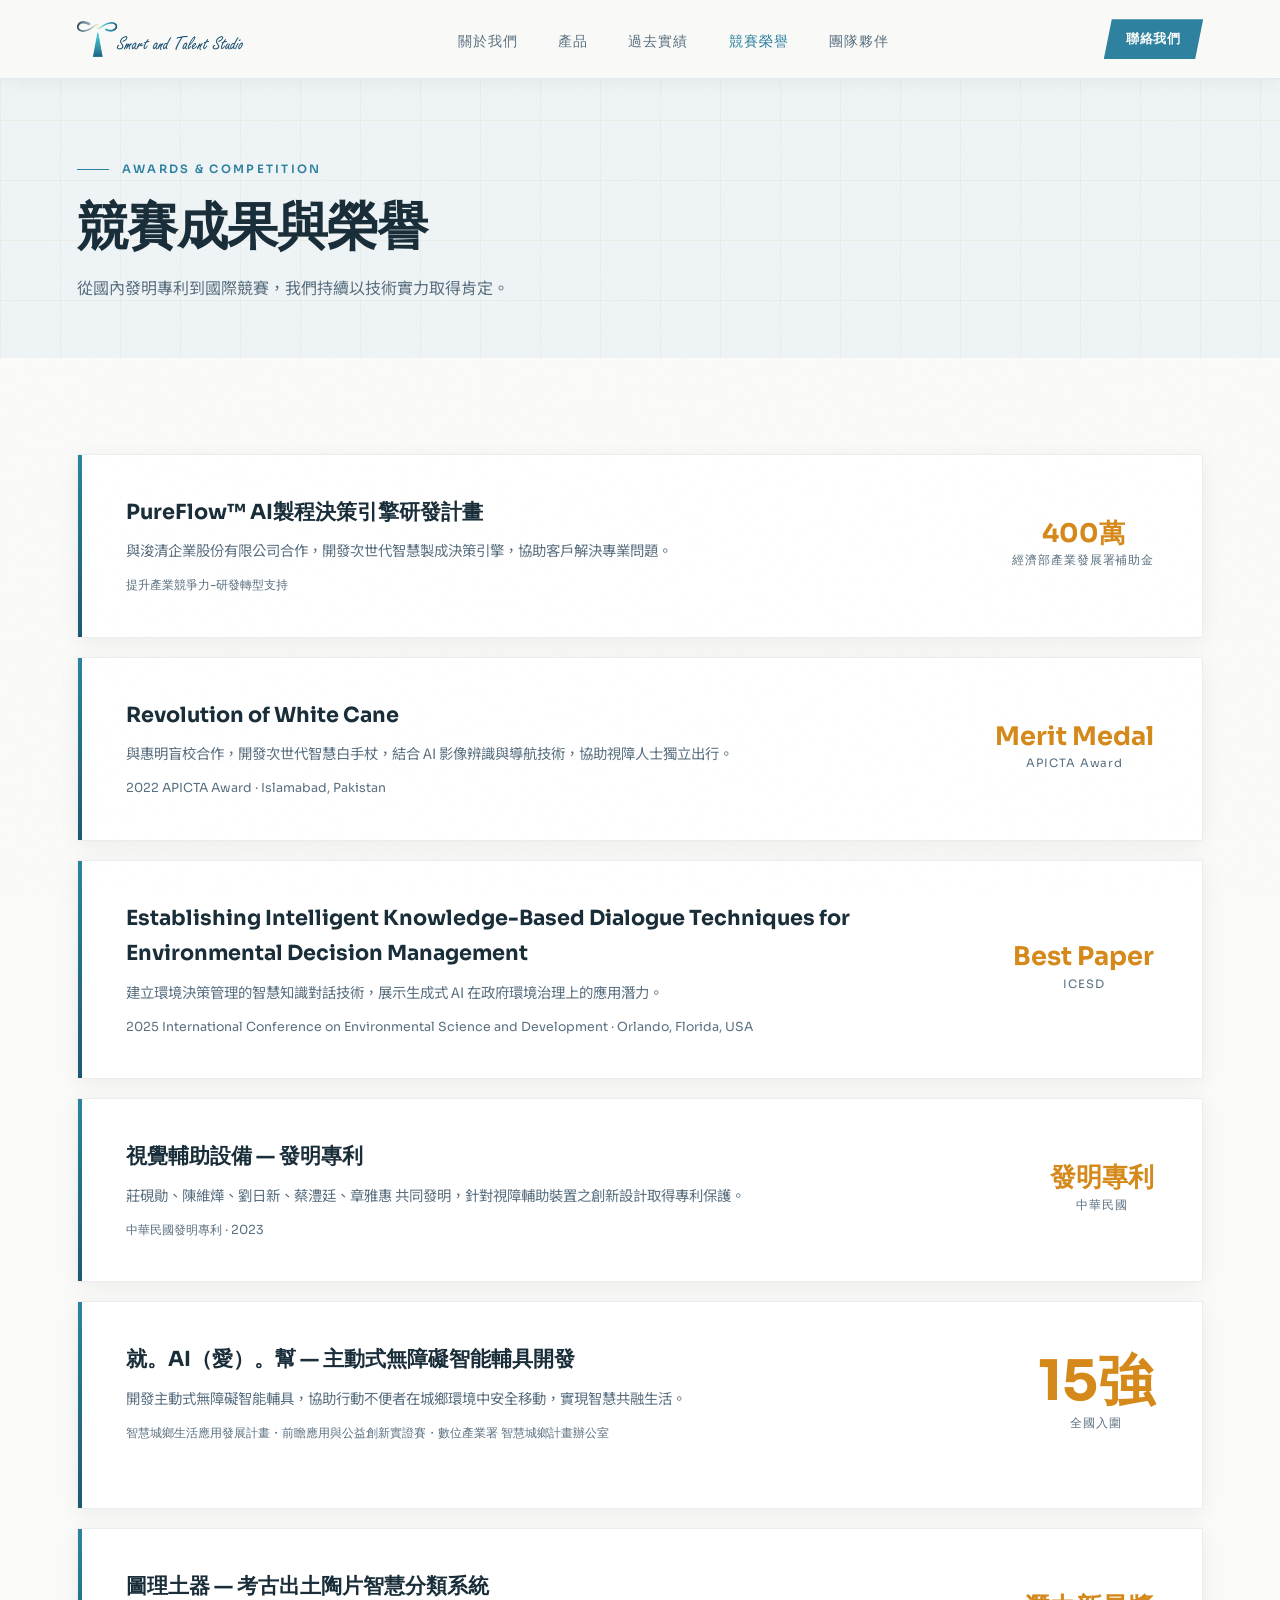
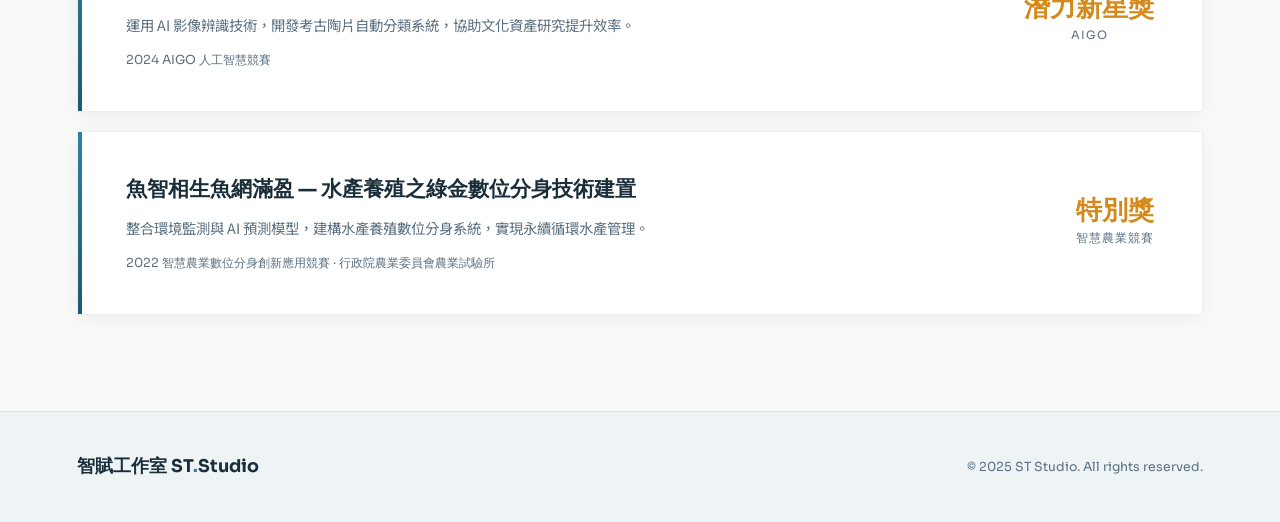
==== commit 6fdb7165: "Update competition rank and label in awards.html" ====
--- a/awards.html
+++ b/awards.html
@@ -67,8 +67,8 @@
         <div class="competition-meta">提升產業競爭力-研發轉型支持</div>
       </div>
       <div class="competition-badge">
-        <div class="competition-rank" style="font-size:1.6rem;">400萬補助金</div>
-        <div class="competition-rank-label">經濟部產業發展署</div>
+        <div class="competition-rank" style="font-size:1.6rem;">400萬</div>
+        <div class="competition-rank-label">經濟部產業發展署補助金</div>
       </div>
     </div>
     
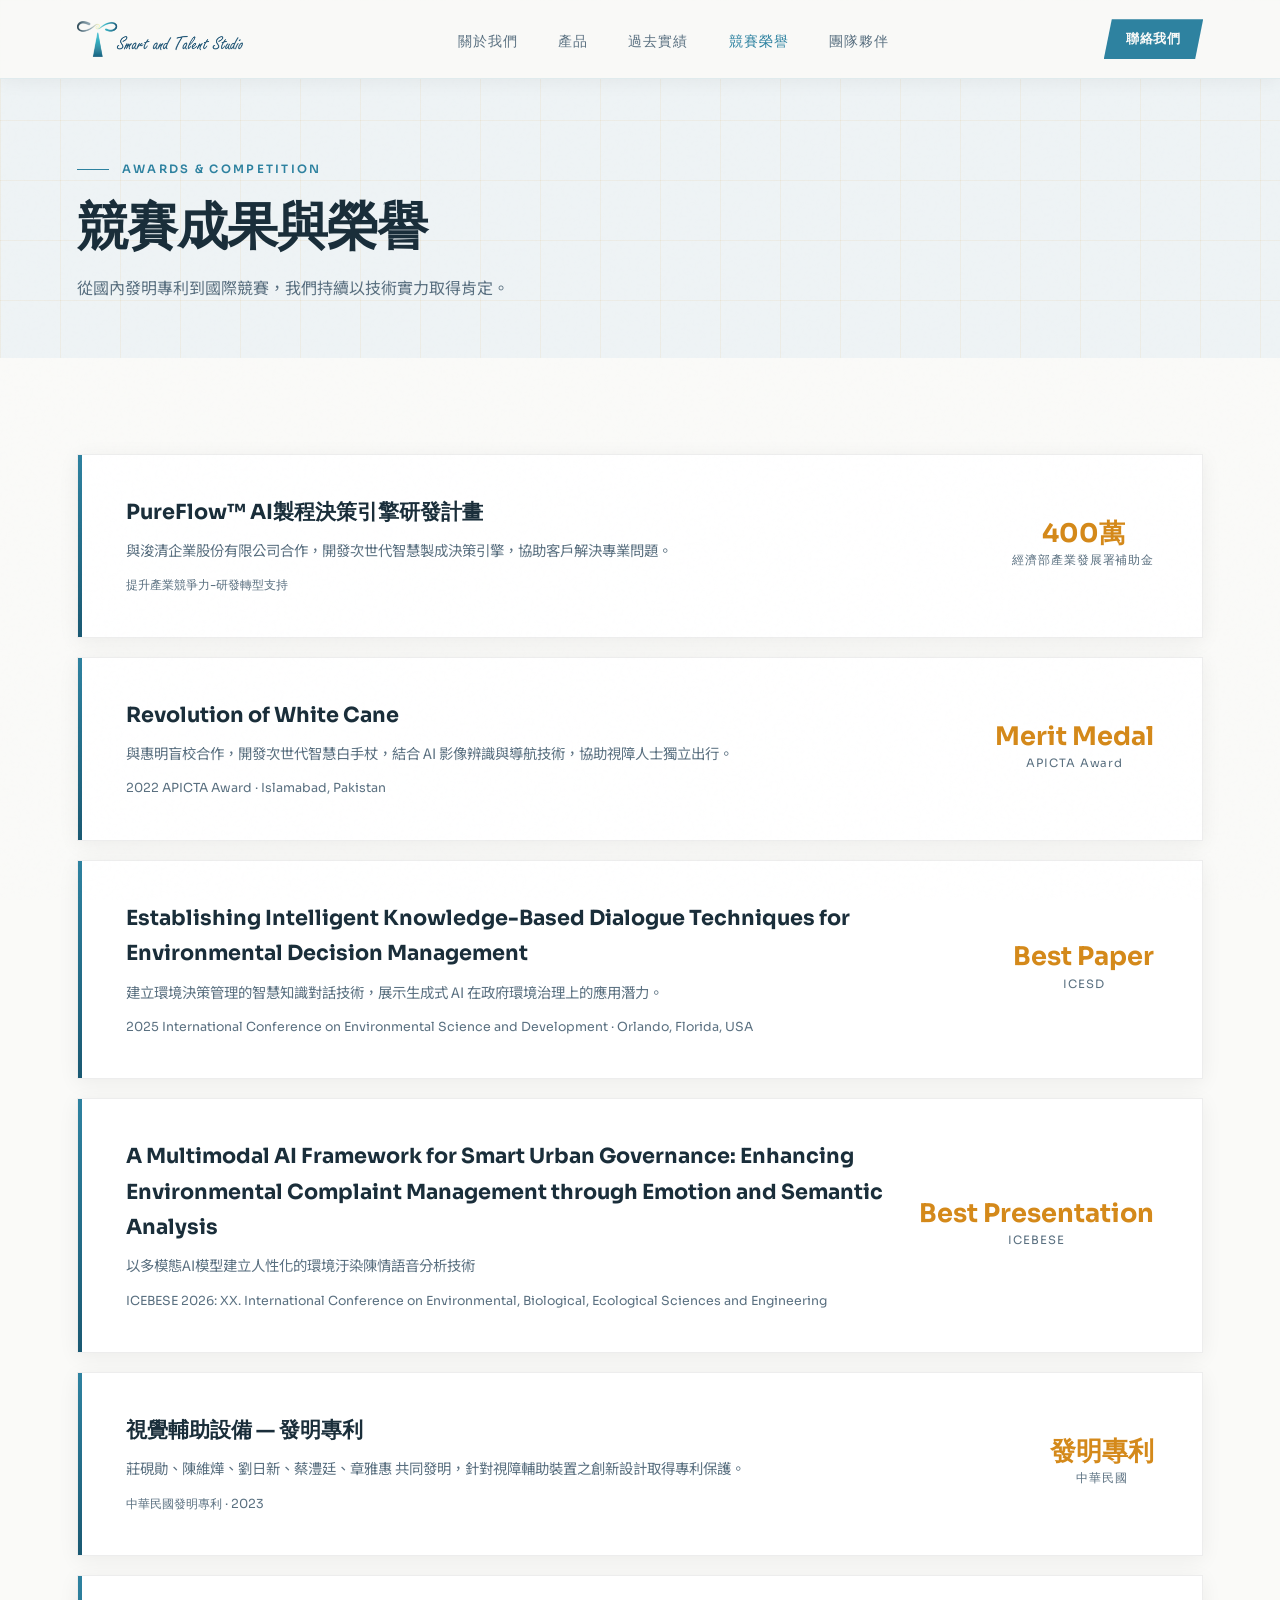
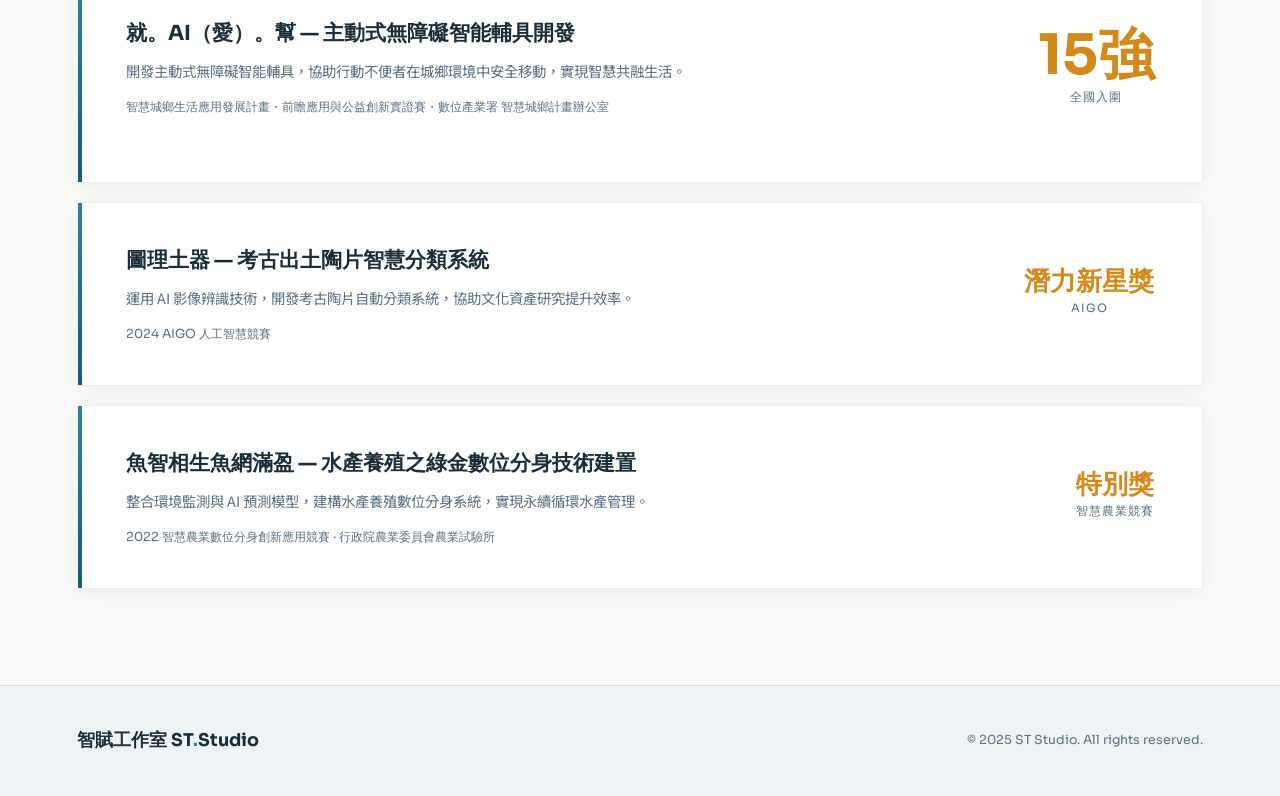
==== commit ccaa533c: "Add new competition entry for ICEBESE 2026 Added details for a new competition entry including name," ====
--- a/awards.html
+++ b/awards.html
@@ -96,6 +96,18 @@
       </div>
     </div>
 
+    <div class="competition-card reveal">
+      <div>
+        <div class="competition-name">A Multimodal AI Framework for Smart Urban Governance: Enhancing Environmental Complaint Management through Emotion and Semantic Analysis</div>
+        <div class="competition-desc">以多模態AI模型建立人性化的環境汙染陳情語音分析技術</div>
+        <div class="competition-meta">ICEBESE 2026: XX. International Conference on Environmental, Biological, Ecological Sciences and Engineering</div>
+      </div>
+      <div class="competition-badge">
+        <div class="competition-rank" style="font-size:1.6rem;">Best Presentation</div>
+        <div class="competition-rank-label">ICEBESE</div>
+      </div>
+    </div>
+    
     <div class="competition-card reveal">
       <div>
         <div class="competition-name">視覺輔助設備 — 發明專利</div>
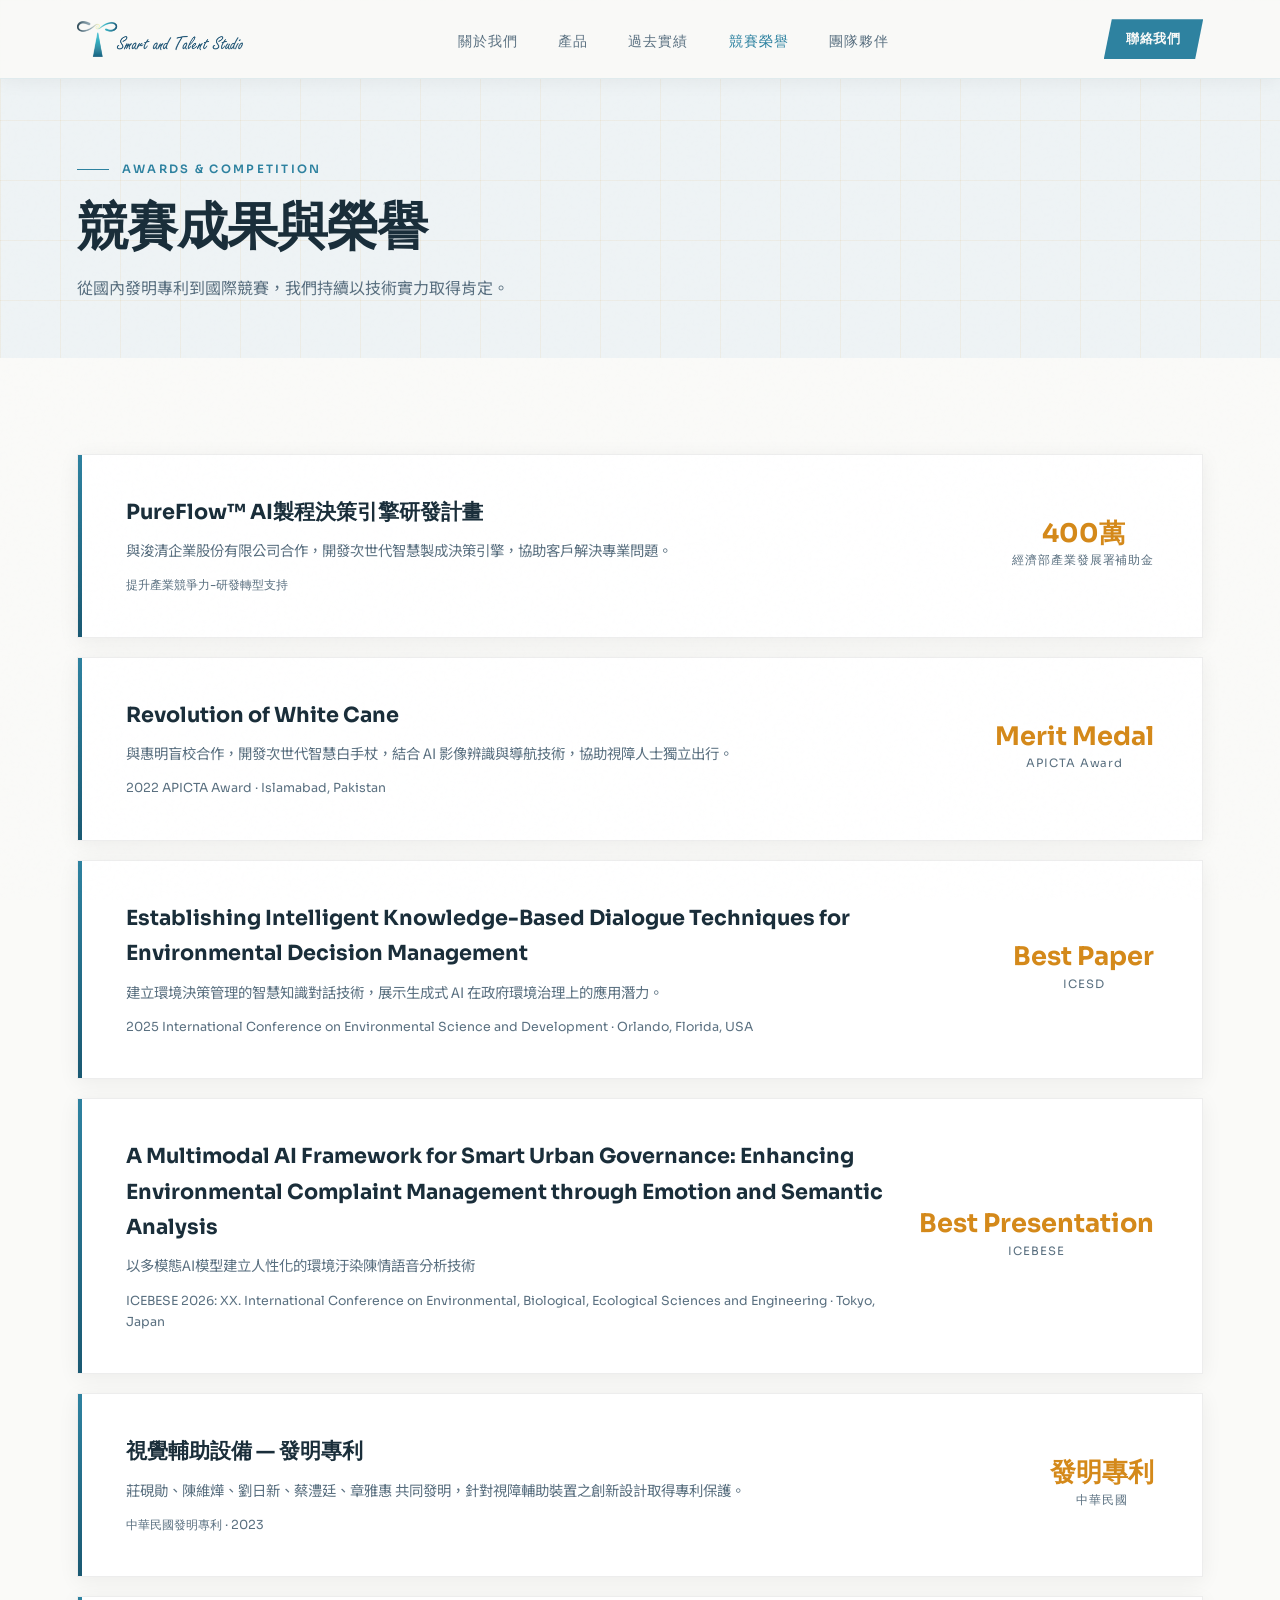
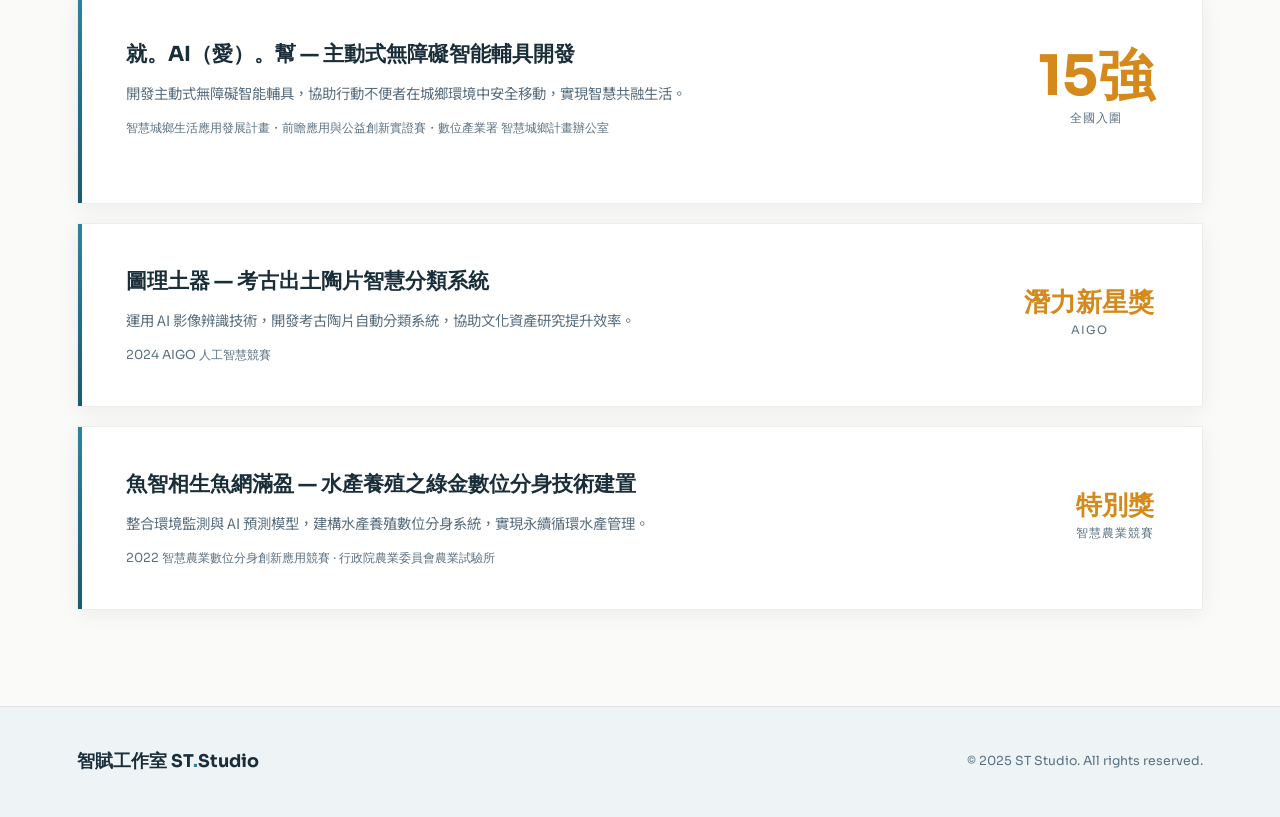
==== commit e8227c2e: "Update awards.html" ====
--- a/awards.html
+++ b/awards.html
@@ -100,7 +100,7 @@
       <div>
         <div class="competition-name">A Multimodal AI Framework for Smart Urban Governance: Enhancing Environmental Complaint Management through Emotion and Semantic Analysis</div>
         <div class="competition-desc">以多模態AI模型建立人性化的環境汙染陳情語音分析技術</div>
-        <div class="competition-meta">ICEBESE 2026: XX. International Conference on Environmental, Biological, Ecological Sciences and Engineering</div>
+        <div class="competition-meta">ICEBESE 2026: XX. International Conference on Environmental, Biological, Ecological Sciences and Engineering · Tokyo, Japan</div>
       </div>
       <div class="competition-badge">
         <div class="competition-rank" style="font-size:1.6rem;">Best Presentation</div>
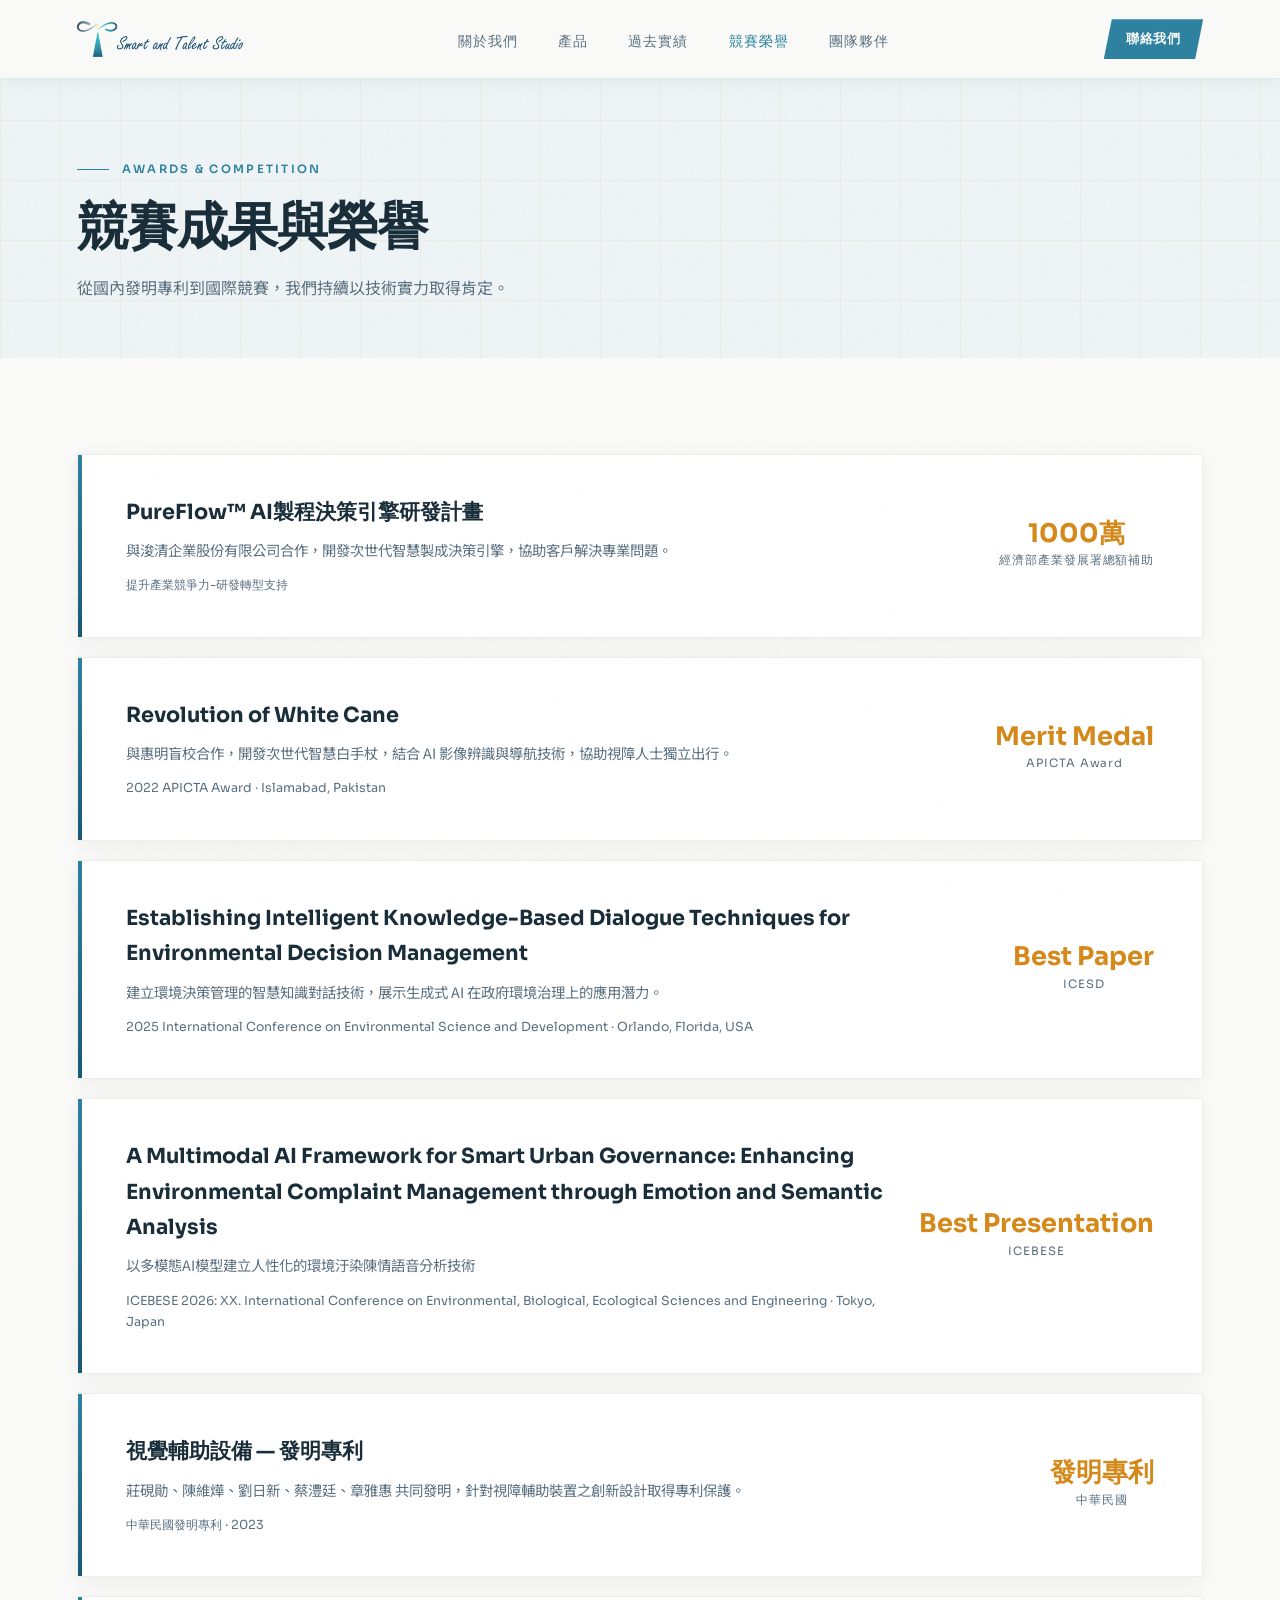
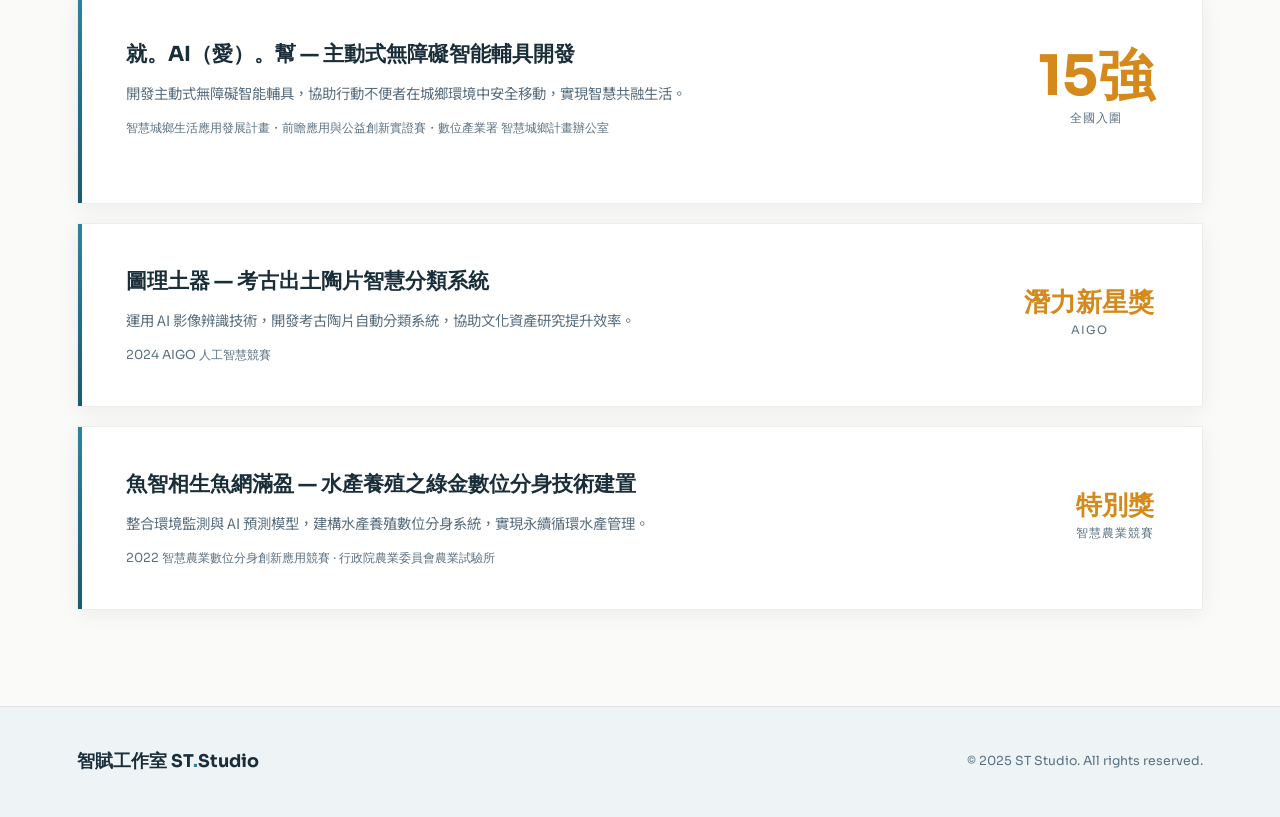
==== commit 590ba69d: "Update awards.html" ====
--- a/awards.html
+++ b/awards.html
@@ -67,8 +67,8 @@
         <div class="competition-meta">提升產業競爭力-研發轉型支持</div>
       </div>
       <div class="competition-badge">
-        <div class="competition-rank" style="font-size:1.6rem;">400萬</div>
-        <div class="competition-rank-label">經濟部產業發展署補助金</div>
+        <div class="competition-rank" style="font-size:1.6rem;">1000萬</div>
+        <div class="competition-rank-label">經濟部產業發展署總額補助</div>
       </div>
     </div>
     
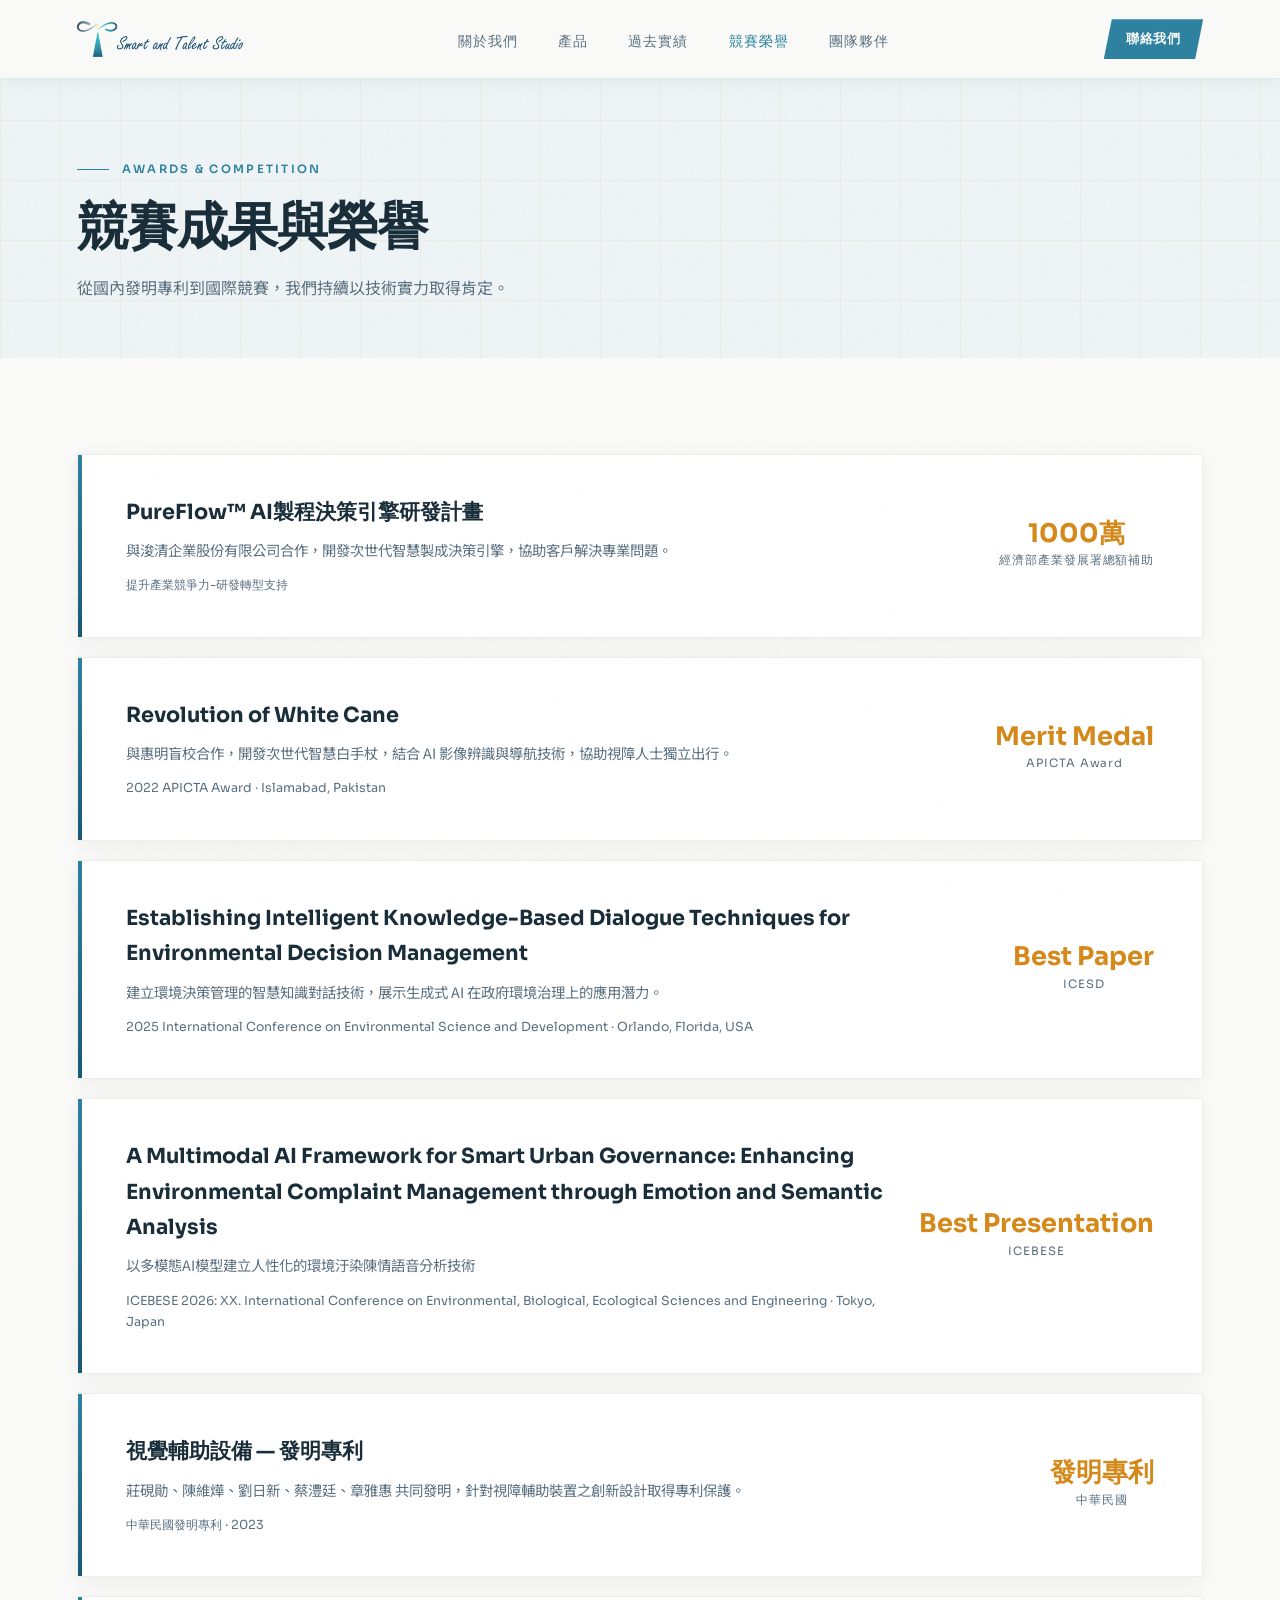
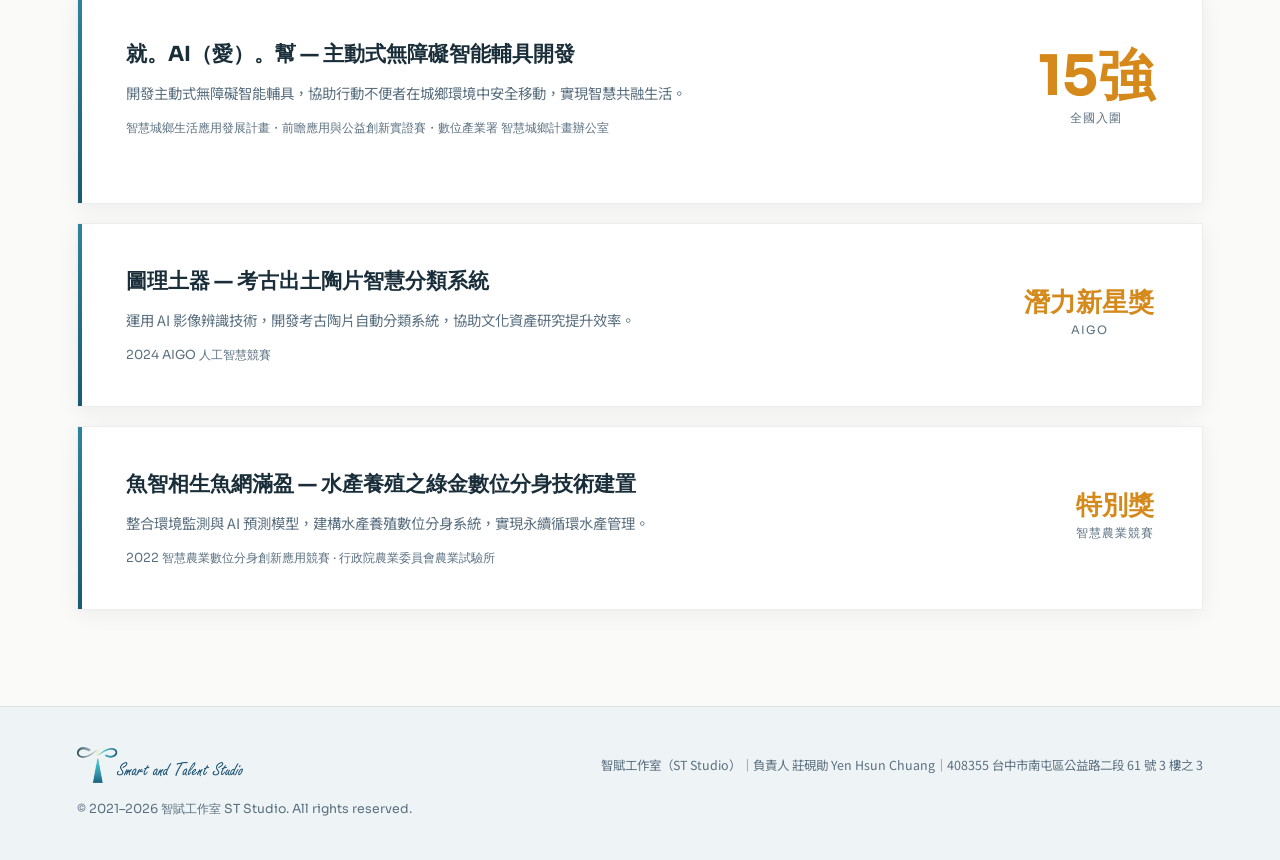
==== commit 750cc115: "Add files via upload" ====
--- a/awards.html
+++ b/awards.html
@@ -26,7 +26,7 @@
 
 <link rel="preconnect" href="https://fonts.googleapis.com">
 <link href="https://fonts.googleapis.com/css2?family=Sora:wght@300;400;600;700&family=Noto+Sans+TC:wght@300;400;500;700&display=swap" rel="stylesheet">
-<link rel="stylesheet" href="style.css?v=2">
+<link rel="stylesheet" href="style.css?v=4">
 </head>
 <body>
 
@@ -165,8 +165,9 @@
 
 <!-- FOOTER -->
 <footer>
-  <div class="footer-logo">智賦工作室 ST<span>.</span>Studio</div>
-  <div class="footer-copy">© 2025 ST Studio. All rights reserved.</div>
+  <div class="footer-logo"><a href="index.html"><img src="橫式LOGO.png" alt="智賦工作室 ST Studio"></a></div>
+  <div class="footer-info">智賦工作室（ST Studio）｜負責人 莊硯勛 Yen Hsun Chuang｜408355 台中市南屯區公益路二段 61 號 3 樓之 3</div>
+  <div class="footer-copy">© 2021–2026 智賦工作室 ST Studio. All rights reserved.</div>
 </footer>
 
 <script>
--- a/style.css
+++ b/style.css
@@ -1123,6 +1123,13 @@
   color: var(--text);
 }
 .footer-logo span { color: var(--amber); }
+.footer-logo a { display: block; line-height: 0; }
+.footer-logo img { height: 36px; width: auto; display: block; }
+.footer-info {
+  font-size: 0.78rem;
+  color: var(--muted);
+}
+h2.member-name { margin-top: 0; }
 .footer-copy {
   font-size: 0.78rem;
   color: var(--muted);
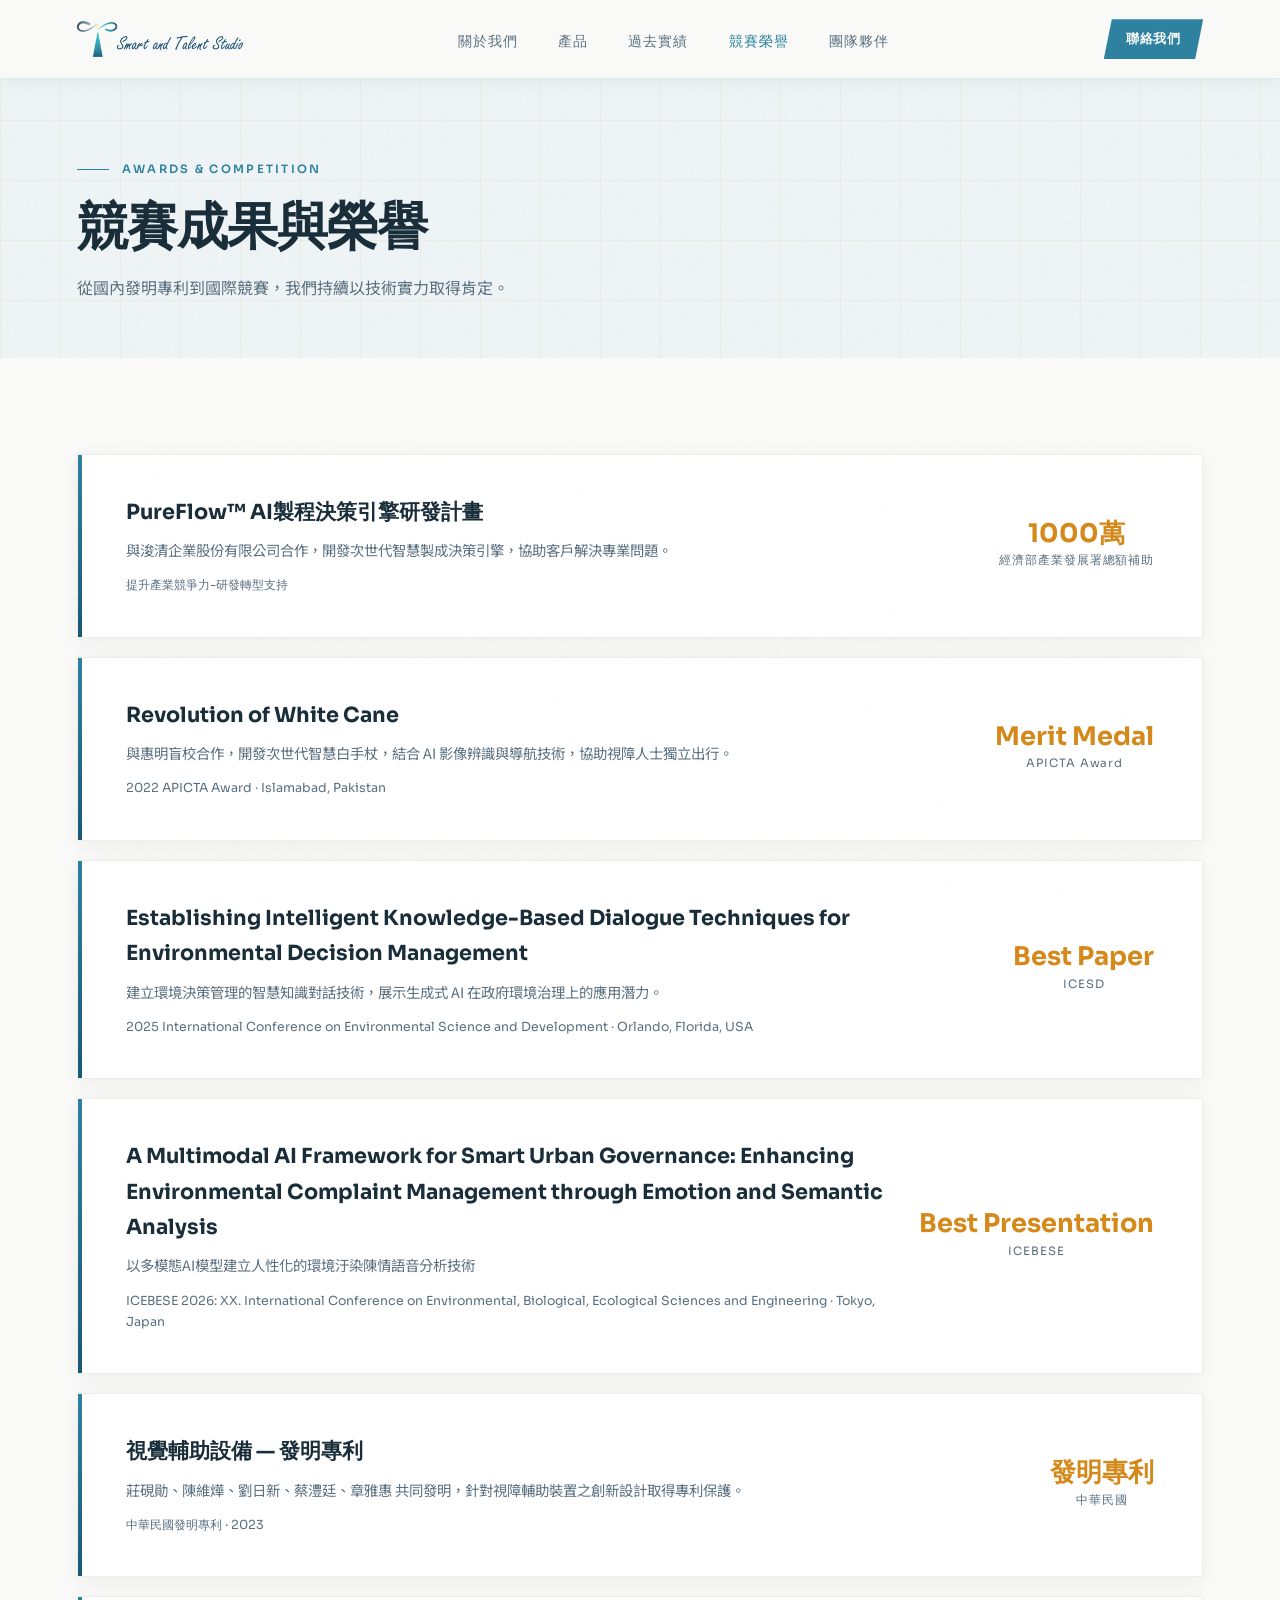
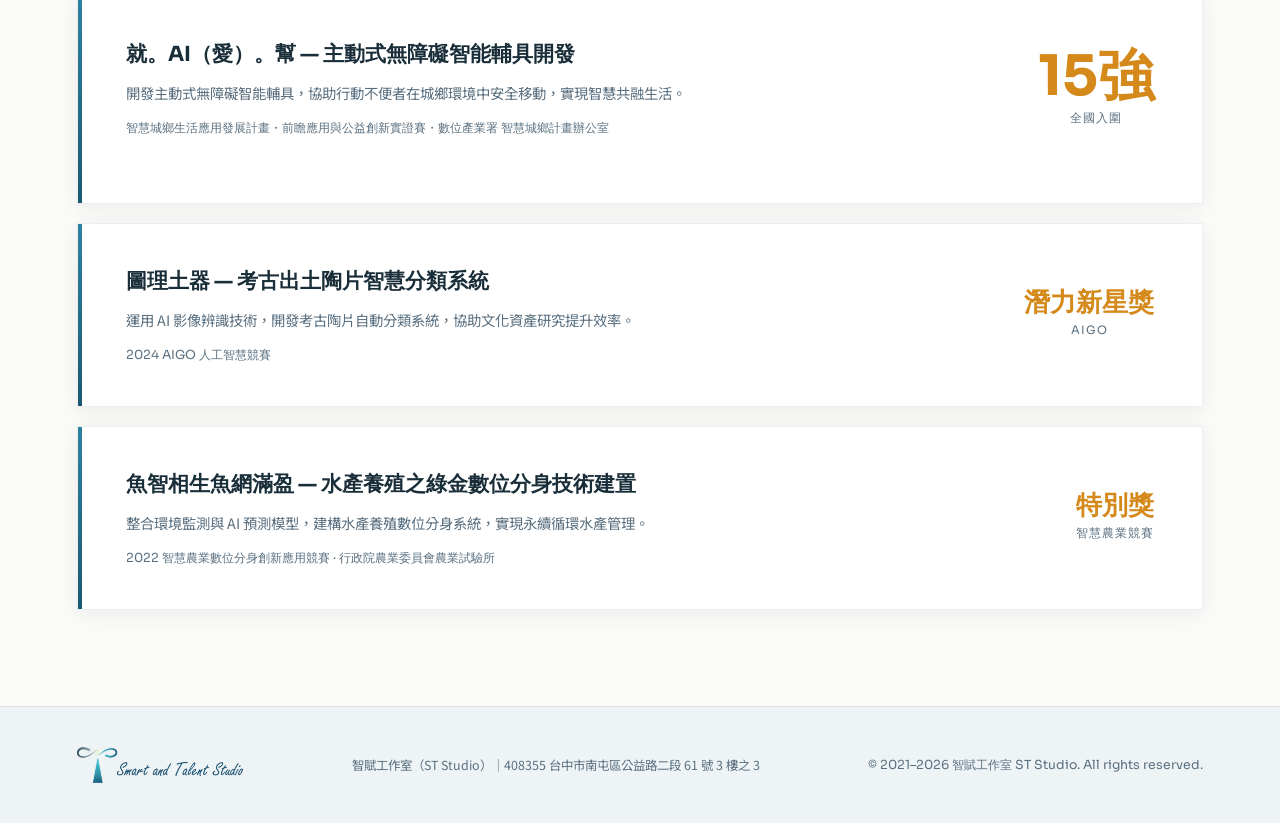
==== commit 546cdbd4: "Add files via upload" ====
--- a/awards.html
+++ b/awards.html
@@ -166,7 +166,7 @@
 <!-- FOOTER -->
 <footer>
   <div class="footer-logo"><a href="index.html"><img src="橫式LOGO.png" alt="智賦工作室 ST Studio"></a></div>
-  <div class="footer-info">智賦工作室（ST Studio）｜負責人 莊硯勛 Yen Hsun Chuang｜408355 台中市南屯區公益路二段 61 號 3 樓之 3</div>
+  <div class="footer-info">智賦工作室（ST Studio）｜408355 台中市南屯區公益路二段 61 號 3 樓之 3</div>
   <div class="footer-copy">© 2021–2026 智賦工作室 ST Studio. All rights reserved.</div>
 </footer>
 
